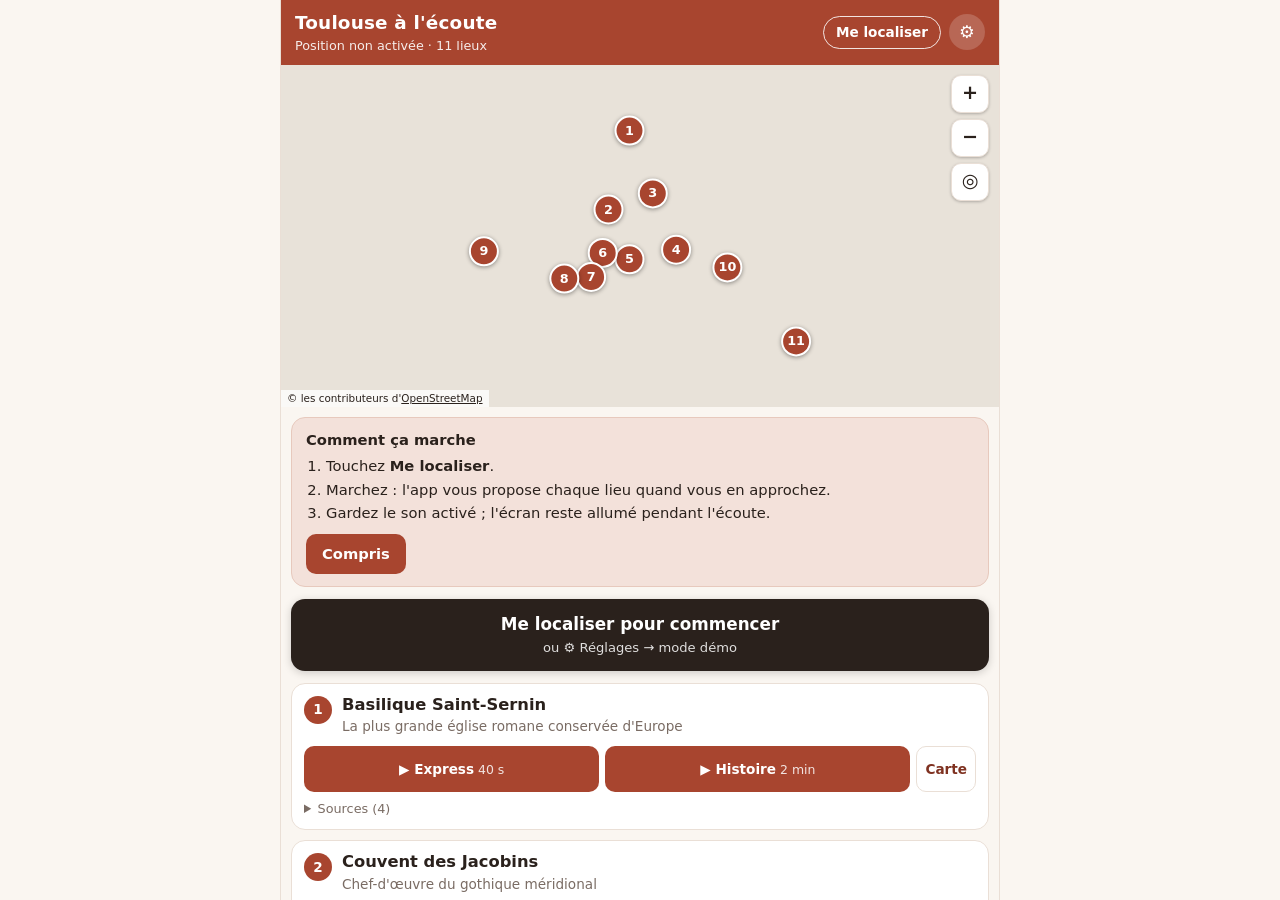
==== app/index.html @ 09b29b01 "Ajout du projet complet + vérification, tests et publication automatiques - app/ : la PWA (v2) ; dat" ====
<!doctype html>
<html lang="fr">
<head>
  <meta charset="utf-8">
  <meta name="viewport" content="width=device-width, initial-scale=1, viewport-fit=cover">
  <meta name="theme-color" content="#a8452f">
  <title>Toulouse à l'écoute</title>
  <link rel="manifest" href="manifest.webmanifest">
  <link rel="icon" href="icon-192.png">
  <link rel="apple-touch-icon" href="icon-192.png">
  <link rel="stylesheet" href="styles.css">
</head>
<body>
  <div id="app">
    <header class="top">
      <div class="top-text">
        <h1>Toulouse à l'écoute</h1>
        <p class="sub" id="status">Position non activée</p>
      </div>
      <div class="top-actions">
        <button id="btn-locate" class="pill" type="button">Me localiser</button>
        <button id="btn-settings" class="icon-btn" type="button" aria-label="Réglages">⚙</button>
      </div>
    </header>

    <section id="map" aria-label="Carte des lieux">
      <div class="tm-ctrl">
        <button id="zin" type="button" aria-label="Zoom avant">+</button>
        <button id="zout" type="button" aria-label="Zoom arrière">−</button>
        <button id="recenter" type="button" aria-label="Centrer sur ma position">◎</button>
      </div>
      <div class="tm-attr">© les contributeurs d'<a href="https://www.openstreetmap.org/copyright" target="_blank" rel="noopener">OpenStreetMap</a></div>
    </section>

    <div id="banner" class="banner" hidden role="status" aria-live="polite"></div>

    <main id="list" class="list" aria-label="Lieux à écouter"></main>

    <section id="player" class="player" hidden aria-label="Lecteur audio"></section>
  </div>

  <dialog id="settings">
    <form method="dialog" class="settings">
      <h2>Réglages</h2>
      <label class="row">
        <input type="checkbox" id="opt-auto" checked>
        <span>Me proposer un lieu quand j'en approche</span>
      </label>
      <label class="row">
        <input type="checkbox" id="opt-awake" checked>
        <span>Garder l'écran allumé pendant l'écoute</span>
      </label>
      <label class="col">
        <span>Voix</span>
        <select id="opt-voice"></select>
      </label>
      <label class="col">
        <span>Vitesse de lecture</span>
        <select id="opt-rate">
          <option value="0.9">Lente (0,9×)</option>
          <option value="1" selected>Normale (1×)</option>
          <option value="1.15">Rapide (1,15×)</option>
          <option value="1.3">Très rapide (1,3×)</option>
        </select>
      </label>
      <label class="col">
        <span>Mode démo : simuler ma position</span>
        <select id="opt-sim"></select>
      </label>
      <button type="button" id="btn-reset" class="ghost">Effacer les lieux déjà écoutés</button>
      <details class="about">
        <summary>À propos</summary>
        <p>Prototype. Les textes sont rédigés par une IA à partir de sources publiques citées pour chaque lieu (Wikipédia et miroirs, ministère de la Culture, Ville de Toulouse, offices et sites officiels). Ils peuvent contenir des erreurs : vérifiez avant de les citer. Les passages inspirés de Wikipédia sont sous licence CC BY-SA. Fond de carte © contributeurs d'OpenStreetMap.</p>
      </details>
      <menu><button value="close" class="primary">Fermer</button></menu>
    </form>
  </dialog>

  <script src="map.js"></script>
  <script src="app.js"></script>
</body>
</html>
---- app/styles.css ----
:root {
  --brick: #a8452f;
  --brick-dark: #7f3221;
  --brick-soft: #f3e1da;
  --ink: #2a211c;
  --muted: #7a6c64;
  --bg: #faf6f1;
  --card: #ffffff;
  --line: #eadfd6;
  --ok: #3c7a4f;
  --radius: 14px;
  --safe-b: env(safe-area-inset-bottom, 0px);
}
* { box-sizing: border-box; }
html, body { height: 100%; margin: 0; }
body {
  font: 16px/1.4 system-ui, -apple-system, "Segoe UI", Roboto, sans-serif;
  color: var(--ink);
  background: var(--bg);
  -webkit-text-size-adjust: 100%;
}
button { font: inherit; color: inherit; cursor: pointer; }
h1, h2, p { margin: 0; }

#app {
  height: 100vh;
  height: 100dvh;
  max-width: 720px;
  margin: 0 auto;
  display: flex;
  flex-direction: column;
  background: var(--bg);
  position: relative;
  overflow: hidden;
}

/* En-tête */
.top {
  display: flex; align-items: center; justify-content: space-between; gap: 10px;
  padding: 10px 14px; background: var(--brick); color: #fff;
}
.top h1 { font-size: 1.15rem; font-weight: 700; letter-spacing: .01em; }
.sub { font-size: .8rem; opacity: .9; margin-top: 1px; }
.top-actions { display: flex; align-items: center; gap: 8px; flex-shrink: 0; }
.pill {
  border: 1.5px solid rgba(255,255,255,.85); background: transparent; color: #fff;
  padding: 6px 12px; border-radius: 999px; font-size: .85rem; font-weight: 600;
}
.pill.on { background: #fff; color: var(--brick); }
.icon-btn {
  width: 36px; height: 36px; border-radius: 50%; border: 0; background: rgba(255,255,255,.18);
  color: #fff; font-size: 1.1rem; line-height: 1;
}

/* Carte */
#map { position: relative; flex: 0 1 38%; min-height: 150px; overflow: hidden; background: #e8e2d9; transition: flex-basis .25s; }
#app.playing #map { flex-basis: 26%; }
.tm { user-select: none; -webkit-user-select: none; }
.tm-tiles, .tm-overlay { position: absolute; inset: 0; }
.tm-tiles { overflow: hidden; }
.tm-tile { position: absolute; left: 0; top: 0; width: 256px; height: 256px; max-width: none; pointer-events: none; }
.tm-overlay { overflow: hidden; pointer-events: none; }
.tm-marker {
  position: absolute; left: 0; top: 0; margin: -15px 0 0 -15px; width: 30px; height: 30px; padding: 0;
  border-radius: 50%; border: 2px solid #fff; background: var(--brick); color: #fff;
  font-size: .8rem; font-weight: 700; box-shadow: 0 1px 4px rgba(0,0,0,.4); pointer-events: auto;
  display: flex; align-items: center; justify-content: center; will-change: transform;
}
.tm-marker.done { background: var(--ok); }
.tm-marker.sel { background: var(--ink); z-index: 3; outline: 3px solid rgba(168,69,47,.45); }
.tm-user {
  position: absolute; left: 0; top: 0; margin: -8px 0 0 -8px; width: 16px; height: 16px; border-radius: 50%;
  background: #2f7ff0; border: 3px solid #fff; box-shadow: 0 0 0 1px rgba(0,0,0,.25); z-index: 4;
}
.tm-acc { position: absolute; left: 0; top: 0; border-radius: 50%; background: rgba(47,127,240,.15); border: 1px solid rgba(47,127,240,.35); }
.tm-ctrl { position: absolute; right: 10px; top: 10px; z-index: 5; display: flex; flex-direction: column; gap: 6px; }
.tm-ctrl button {
  width: 38px; height: 38px; border-radius: 10px; border: 1px solid var(--line); background: #fff;
  font-size: 1.2rem; font-weight: 700; box-shadow: 0 1px 3px rgba(0,0,0,.25);
}
.tm-attr { position: absolute; left: 0; bottom: 0; z-index: 5; background: rgba(255,255,255,.8); font-size: .65rem; padding: 1px 6px; }
.tm-attr a { color: inherit; }

/* Bandeau de proximité */
.banner {
  margin: 8px 10px 0; padding: 10px 12px; border-radius: var(--radius);
  background: var(--ink); color: #fff; display: flex; flex-direction: column; gap: 8px;
  box-shadow: 0 4px 14px rgba(0,0,0,.25);
}
.banner[hidden] { display: none; }
.banner strong { font-size: 1rem; }
.banner .row { display: flex; gap: 8px; flex-wrap: wrap; }
.banner button { border-radius: 999px; border: 0; padding: 7px 14px; font-weight: 600; background: #fff; color: var(--ink); }
.banner button.alt { background: transparent; color: #fff; border: 1.5px solid rgba(255,255,255,.6); }

/* Liste */
.list { flex: 1 1 0; min-height: 0; overflow-y: auto; padding: 10px 10px calc(14px + var(--safe-b)); -webkit-overflow-scrolling: touch; }
.card {
  background: var(--card); border: 1px solid var(--line); border-radius: var(--radius);
  padding: 11px 12px; margin-bottom: 10px;
}
.card.sel { border-color: var(--brick); box-shadow: 0 0 0 2px var(--brick-soft); }
.card-head { display: flex; align-items: flex-start; gap: 10px; }
.num {
  flex: 0 0 auto; width: 28px; height: 28px; border-radius: 50%; background: var(--brick); color: #fff;
  font-weight: 700; font-size: .85rem; display: flex; align-items: center; justify-content: center; margin-top: 1px;
}
.card.done .num { background: var(--ok); }
.card-title { flex: 1 1 auto; min-width: 0; }
.card-title h2 { font-size: 1.02rem; line-height: 1.25; }
.card-title p { color: var(--muted); font-size: .85rem; margin-top: 2px; }
.dist { flex: 0 0 auto; text-align: right; font-weight: 700; font-size: .9rem; color: var(--brick-dark); white-space: nowrap; }
.dist small { display: block; font-weight: 400; color: var(--muted); font-size: .72rem; }
.card-actions { display: flex; gap: 6px; margin-top: 10px; flex-wrap: wrap; }
.card-actions button {
  flex: 1 1 auto; border: 0; border-radius: 10px; padding: 9px 8px; background: var(--brick); color: #fff; font-weight: 600; font-size: .85rem; white-space: nowrap;
}
.card-actions button small { font-weight: 400; opacity: .85; margin-left: 4px; font-size: .78rem; }
.card-actions button.ghost, .ghost { background: transparent; color: var(--brick-dark); border: 1.5px solid var(--line); flex: 0 0 auto; }
.src { margin-top: 8px; font-size: .8rem; color: var(--muted); }
.src summary { cursor: pointer; }
.src ul { margin: 6px 0 0; padding-left: 18px; }
.src a { color: var(--brick-dark); }

/* Lecteur */
.player {
  position: relative; background: #fff; border-top: 2px solid var(--brick); padding: 10px 14px calc(10px + var(--safe-b));
  box-shadow: 0 -4px 14px rgba(0,0,0,.12); max-height: 48%; flex: 0 0 auto; display: flex; flex-direction: column; gap: 8px;
}
.player[hidden] { display: none; }
.player-top { display: flex; align-items: center; justify-content: space-between; gap: 10px; }
.player-top strong { display: block; line-height: 1.2; }
.player-top span { color: var(--muted); font-size: .8rem; }
.ctrls { display: flex; gap: 8px; flex-shrink: 0; }
.ctrls button {
  min-width: 44px; height: 44px; border-radius: 50%; border: 0; background: var(--brick); color: #fff; font-size: 1rem; font-weight: 700;
}
.ctrls button.sm { background: var(--brick-soft); color: var(--brick-dark); font-size: .8rem; }
.bar { height: 4px; background: var(--line); border-radius: 2px; overflow: hidden; }
.bar i { display: block; height: 100%; width: 0; background: var(--brick); transition: width .3s; }
.player details { overflow: auto; min-height: 0; position: relative; }
.player summary { cursor: pointer; font-size: .85rem; color: var(--brick-dark); font-weight: 600; }
.transcript { margin-top: 6px; font-size: .95rem; line-height: 1.5; }
.transcript p { margin-bottom: 8px; }
.transcript span.cur { background: var(--brick-soft); border-radius: 4px; }
.note { font-size: .8rem; color: #8a4b00; background: #fff4e0; border-radius: 8px; padding: 6px 8px; }
.note[hidden] { display: none; }

/* Réglages */
dialog { border: 0; border-radius: 16px; padding: 0; width: min(92vw, 420px); color: var(--ink); }
dialog::backdrop { background: rgba(0,0,0,.45); }
.settings { padding: 16px; display: flex; flex-direction: column; gap: 12px; }
.settings h2 { font-size: 1.15rem; }
.settings .row { display: flex; gap: 10px; align-items: center; }
.settings .col { display: flex; flex-direction: column; gap: 4px; font-size: .9rem; }
.settings select { font: inherit; padding: 8px; border-radius: 8px; border: 1px solid var(--line); background: #fff; }
.settings menu { margin: 0; padding: 0; display: flex; justify-content: flex-end; }
.primary { background: var(--brick); color: #fff; border: 0; border-radius: 10px; padding: 9px 18px; font-weight: 600; }
.about { font-size: .8rem; color: var(--muted); }
.about p { margin-top: 6px; }
.ghost { padding: 8px 12px; border-radius: 10px; }

@media (min-width: 720px) { #app { border-left: 1px solid var(--line); border-right: 1px solid var(--line); } }
@media (prefers-reduced-motion: reduce) { .bar i { transition: none; } }

/* --- Améliorations de l'interface --- */
.cta {
  display: flex; flex-direction: column; align-items: center; gap: 2px; width: 100%;
  margin-bottom: 12px; padding: 14px 12px; border: 0; border-radius: var(--radius);
  background: var(--ink); color: #fff; font-size: 1.05rem; font-weight: 700; min-height: 56px;
  box-shadow: 0 2px 8px rgba(0,0,0,.18);
}
.cta-sub { font-size: .82rem; font-weight: 400; opacity: .85; }
.hint {
  margin-bottom: 12px; padding: 12px 14px; border-radius: var(--radius);
  background: var(--brick-soft); border: 1px solid #e7c9bd; font-size: .92rem;
}
.hint ol { margin: 6px 0 10px; padding-left: 20px; }
.hint li { margin-bottom: 3px; }
.hint button { border: 0; border-radius: 10px; padding: 9px 16px; background: var(--brick); color: #fff; font-weight: 600; min-height: 40px; }
.card-actions button, .banner button { min-height: 46px; }
.ctrls button { min-width: 52px; height: 52px; font-size: 1.1rem; }
.ctrls button.sm { font-size: .85rem; }
.next {
  width: 100%; min-height: 48px; border: 0; border-radius: 12px; padding: 10px 12px;
  background: var(--brick); color: #fff; font-weight: 600; text-align: left;
}
.note.ok { color: #1f5a34; background: #e6f4ea; }
.player summary { padding: 4px 0; }
#banner:not([hidden]) + .list .cta { display: none; }
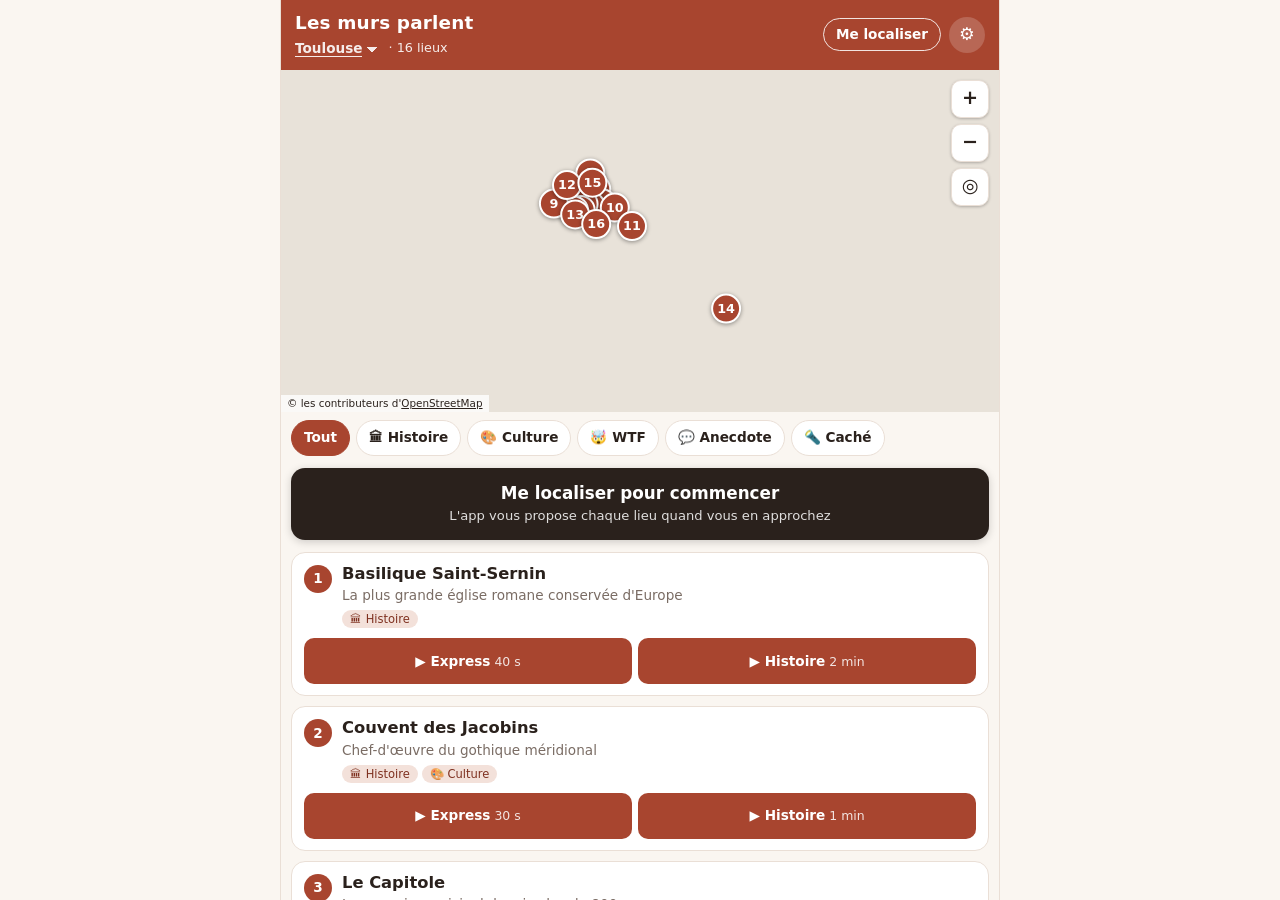
==== commit 3626c823: "Les murs parlent : villes, catégories, interface épurée, +20 lieux - Nouveau nom « Les murs parlent " ====
--- a/app/index.html
+++ b/app/index.html
@@ -4,7 +4,7 @@
   <meta charset="utf-8">
   <meta name="viewport" content="width=device-width, initial-scale=1, viewport-fit=cover">
   <meta name="theme-color" content="#a8452f">
-  <title>Toulouse à l'écoute</title>
+  <title>Les murs parlent</title>
   <link rel="manifest" href="manifest.webmanifest">
   <link rel="icon" href="icon-192.png">
   <link rel="apple-touch-icon" href="icon-192.png">
@@ -14,8 +14,8 @@
   <div id="app">
     <header class="top">
       <div class="top-text">
-        <h1>Toulouse à l'écoute</h1>
-        <p class="sub" id="status">Position non activée</p>
+        <h1>Les murs parlent</h1>
+        <p class="sub"><select id="city" aria-label="Ville"></select><span id="status"></span></p>
       </div>
       <div class="top-actions">
         <button id="btn-locate" class="pill" type="button">Me localiser</button>
@@ -32,6 +32,10 @@
       <div class="tm-attr">© les contributeurs d'<a href="https://www.openstreetmap.org/copyright" target="_blank" rel="noopener">OpenStreetMap</a></div>
     </section>
 
+    <nav id="filters" class="filters" aria-label="Filtres">
+      <div id="cats" class="chips" role="group" aria-label="Catégories"></div>
+    </nav>
+
     <div id="banner" class="banner" hidden role="status" aria-live="polite"></div>
 
     <main id="list" class="list" aria-label="Lieux à écouter"></main>
@@ -45,10 +49,6 @@
       <label class="row">
         <input type="checkbox" id="opt-auto" checked>
         <span>Me proposer un lieu quand j'en approche</span>
-      </label>
-      <label class="row">
-        <input type="checkbox" id="opt-awake" checked>
-        <span>Garder l'écran allumé pendant l'écoute</span>
       </label>
       <label class="col">
         <span>Voix</span>
@@ -64,13 +64,13 @@
         </select>
       </label>
       <label class="col">
-        <span>Mode démo : simuler ma position</span>
+        <span>Mode démo : me placer près d'un lieu</span>
         <select id="opt-sim"></select>
       </label>
       <button type="button" id="btn-reset" class="ghost">Effacer les lieux déjà écoutés</button>
       <details class="about">
         <summary>À propos</summary>
-        <p>Prototype. Les textes sont rédigés par une IA à partir de sources publiques citées pour chaque lieu (Wikipédia et miroirs, ministère de la Culture, Ville de Toulouse, offices et sites officiels). Ils peuvent contenir des erreurs : vérifiez avant de les citer. Les passages inspirés de Wikipédia sont sous licence CC BY-SA. Fond de carte © contributeurs d'OpenStreetMap.</p>
+        <p>Prototype. Des récits courts sur des lieux qui sortent de l'ordinaire, lus par la voix de votre téléphone. Les textes sont rédigés par une IA à partir de sources publiques citées pour chaque lieu (Wikipédia et miroirs, ministère de la Culture, villes, offices de tourisme et sites officiels). Ils peuvent contenir des erreurs : vérifiez avant de les citer. Les passages inspirés de Wikipédia sont sous licence CC BY-SA. Fond de carte © contributeurs d'OpenStreetMap.</p>
       </details>
       <menu><button value="close" class="primary">Fermer</button></menu>
     </form>
--- a/app/styles.css
+++ b/app/styles.css
@@ -66,6 +66,7 @@
   font-size: .8rem; font-weight: 700; box-shadow: 0 1px 4px rgba(0,0,0,.4); pointer-events: auto;
   display: flex; align-items: center; justify-content: center; will-change: transform;
 }
+.tm-marker[hidden] { display: none; }
 .tm-marker.done { background: var(--ok); }
 .tm-marker.sel { background: var(--ink); z-index: 3; outline: 3px solid rgba(168,69,47,.45); }
 .tm-user {
@@ -117,10 +118,36 @@
 }
 .card-actions button small { font-weight: 400; opacity: .85; margin-left: 4px; font-size: .78rem; }
 .card-actions button.ghost, .ghost { background: transparent; color: var(--brick-dark); border: 1.5px solid var(--line); flex: 0 0 auto; }
-.src { margin-top: 8px; font-size: .8rem; color: var(--muted); }
-.src summary { cursor: pointer; }
-.src ul { margin: 6px 0 0; padding-left: 18px; }
-.src a { color: var(--brick-dark); }
+.tags { display: flex; flex-wrap: wrap; gap: 4px; margin-top: 5px; }
+.tag { font-size: .72rem; color: var(--brick-dark); background: var(--brick-soft); border-radius: 999px; padding: 1px 8px; white-space: nowrap; }
+.card { cursor: pointer; }
+.empty { padding: 20px 8px; text-align: center; color: var(--muted); }
+.player .src { margin-top: 4px; font-size: .78rem; color: var(--muted); line-height: 1.5; }
+.player .src a { color: var(--brick-dark); }
+
+/* Filtres : ville + catégories */
+.filters {
+  display: flex; align-items: center; gap: 8px; padding: 8px 10px 0; flex: 0 0 auto;
+}
+.sub { display: flex; align-items: center; gap: 6px; min-width: 0; }
+#status { white-space: nowrap; overflow: hidden; text-overflow: ellipsis; min-width: 0; }
+.top-text { min-width: 0; }
+#city {
+  font: inherit; font-size: .85rem; font-weight: 700; color: #fff; flex: 0 0 auto; field-sizing: content;
+  padding: 2px 20px 2px 0; border: 0; background-color: transparent; appearance: none; -webkit-appearance: none;
+  background-image: linear-gradient(45deg, transparent 50%, #fff 50%), linear-gradient(135deg, #fff 50%, transparent 50%);
+  background-position: calc(100% - 10px) 55%, calc(100% - 5px) 55%; background-size: 5px 5px; background-repeat: no-repeat;
+  text-decoration: underline; text-underline-offset: 3px; cursor: pointer;
+}
+#city option { color: var(--ink); }
+#status:not(:empty)::before { content: "· "; }
+.chips { display: flex; gap: 6px; overflow-x: auto; scrollbar-width: none; -webkit-overflow-scrolling: touch; padding-bottom: 2px; }
+.chips::-webkit-scrollbar { display: none; }
+.chips button {
+  flex: 0 0 auto; border: 1.5px solid var(--line); background: #fff; border-radius: 999px;
+  padding: 6px 12px; font-size: .85rem; font-weight: 600; white-space: nowrap; min-height: 36px;
+}
+.chips button[aria-pressed="true"] { background: var(--brick); border-color: var(--brick); color: #fff; }
 
 /* Lecteur */
 .player {
@@ -171,13 +198,6 @@
   box-shadow: 0 2px 8px rgba(0,0,0,.18);
 }
 .cta-sub { font-size: .82rem; font-weight: 400; opacity: .85; }
-.hint {
-  margin-bottom: 12px; padding: 12px 14px; border-radius: var(--radius);
-  background: var(--brick-soft); border: 1px solid #e7c9bd; font-size: .92rem;
-}
-.hint ol { margin: 6px 0 10px; padding-left: 20px; }
-.hint li { margin-bottom: 3px; }
-.hint button { border: 0; border-radius: 10px; padding: 9px 16px; background: var(--brick); color: #fff; font-weight: 600; min-height: 40px; }
 .card-actions button, .banner button { min-height: 46px; }
 .ctrls button { min-width: 52px; height: 52px; font-size: 1.1rem; }
 .ctrls button.sm { font-size: .85rem; }
@@ -188,3 +208,4 @@
 .note.ok { color: #1f5a34; background: #e6f4ea; }
 .player summary { padding: 4px 0; }
 #banner:not([hidden]) + .list .cta { display: none; }
+.cta-sub { text-align: center; }
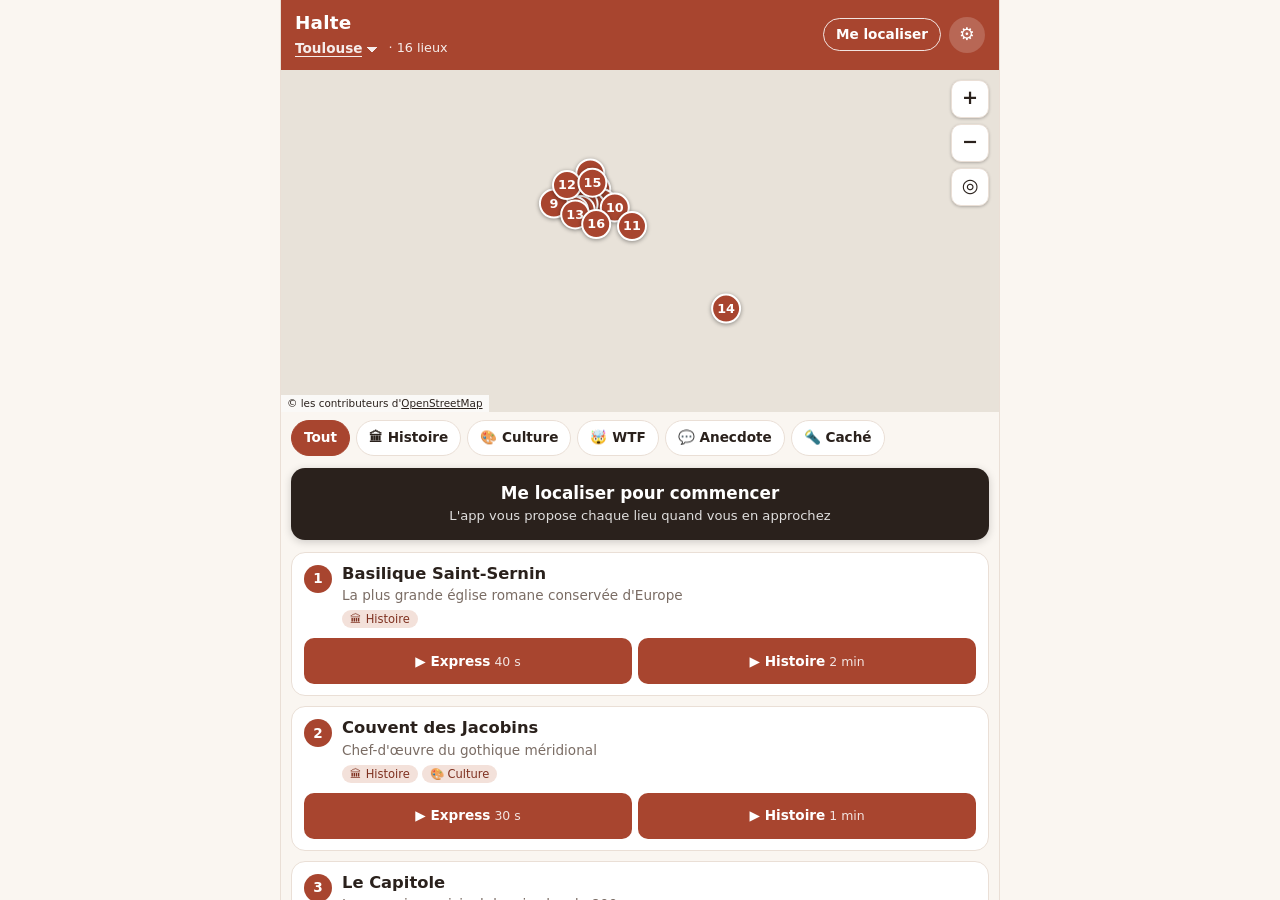
==== commit 60547938: "Renommage de l'app : Halte Co-Authored-By: Claude Opus 5.5 <noreply@anthropic.com> Claude-Session: h" ====
--- a/app/index.html
+++ b/app/index.html
@@ -4,7 +4,7 @@
   <meta charset="utf-8">
   <meta name="viewport" content="width=device-width, initial-scale=1, viewport-fit=cover">
   <meta name="theme-color" content="#a8452f">
-  <title>Les murs parlent</title>
+  <title>Halte</title>
   <link rel="manifest" href="manifest.webmanifest">
   <link rel="icon" href="icon-192.png">
   <link rel="apple-touch-icon" href="icon-192.png">
@@ -14,7 +14,7 @@
   <div id="app">
     <header class="top">
       <div class="top-text">
-        <h1>Les murs parlent</h1>
+        <h1>Halte</h1>
         <p class="sub"><select id="city" aria-label="Ville"></select><span id="status"></span></p>
       </div>
       <div class="top-actions">
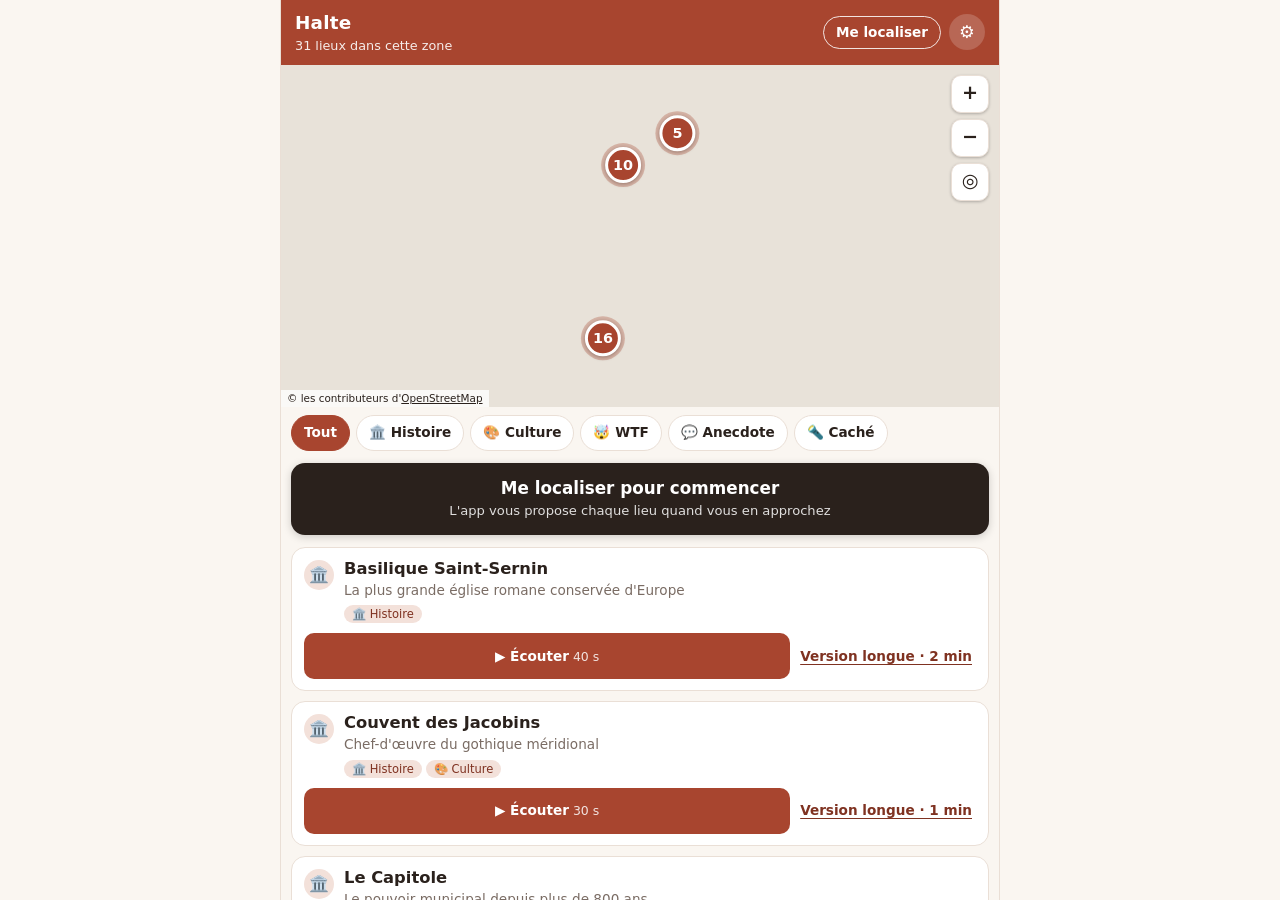
==== commit d934d941: "La carte remplace la liste des villes ; pastilles regroupées ; fiche simplifiée - Plus de sélecteur " ====
--- a/app/index.html
+++ b/app/index.html
@@ -15,7 +15,7 @@
     <header class="top">
       <div class="top-text">
         <h1>Halte</h1>
-        <p class="sub"><select id="city" aria-label="Ville"></select><span id="status"></span></p>
+        <p class="sub"><span id="status"></span></p>
       </div>
       <div class="top-actions">
         <button id="btn-locate" class="pill" type="button">Me localiser</button>
--- a/app/styles.css
+++ b/app/styles.css
@@ -62,13 +62,26 @@
 .tm-overlay { overflow: hidden; pointer-events: none; }
 .tm-marker {
   position: absolute; left: 0; top: 0; margin: -15px 0 0 -15px; width: 30px; height: 30px; padding: 0;
-  border-radius: 50%; border: 2px solid #fff; background: var(--brick); color: #fff;
-  font-size: .8rem; font-weight: 700; box-shadow: 0 1px 4px rgba(0,0,0,.4); pointer-events: auto;
+  border-radius: 50%; border: 2px solid var(--brick); background: #fff; color: var(--ink);
+  font-size: .95rem; line-height: 1; box-shadow: 0 1px 4px rgba(0,0,0,.4); pointer-events: auto;
   display: flex; align-items: center; justify-content: center; will-change: transform;
 }
-.tm-marker[hidden] { display: none; }
-.tm-marker.done { background: var(--ok); }
-.tm-marker.sel { background: var(--ink); z-index: 3; outline: 3px solid rgba(168,69,47,.45); }
+.tm-marker[hidden], .tm-marker.clustered { display: none; }
+.tm-cluster {
+  position: absolute; left: 0; top: 0; margin: -18px 0 0 -18px; width: 36px; height: 36px; padding: 0;
+  border-radius: 50%; border: 3px solid #fff; background: var(--brick); color: #fff; font-weight: 700; font-size: .9rem;
+  box-shadow: 0 0 0 4px rgba(168,69,47,.3), 0 1px 4px rgba(0,0,0,.4); pointer-events: auto; z-index: 2;
+  display: flex; align-items: center; justify-content: center; will-change: transform;
+}
+.tm-cluster[hidden] { display: none; }
+.tm-marker.done { background: var(--ok); color: #fff; border-color: #fff; font-weight: 700; font-size: .85rem; }
+.tm-marker.sel { border-color: var(--ink); border-width: 3px; z-index: 3; outline: 3px solid rgba(168,69,47,.45); }
+.tm-label {
+  display: none; position: absolute; left: 50%; bottom: calc(100% + 6px); transform: translateX(-50%);
+  background: var(--ink); color: #fff; font-size: .75rem; font-weight: 600; white-space: nowrap;
+  padding: 3px 8px; border-radius: 999px; box-shadow: 0 1px 4px rgba(0,0,0,.35); pointer-events: none;
+}
+.tm-marker.sel .tm-label { display: block; }
 .tm-user {
   position: absolute; left: 0; top: 0; margin: -8px 0 0 -8px; width: 16px; height: 16px; border-radius: 50%;
   background: #2f7ff0; border: 3px solid #fff; box-shadow: 0 0 0 1px rgba(0,0,0,.25); z-index: 4;
@@ -103,10 +116,10 @@
 .card.sel { border-color: var(--brick); box-shadow: 0 0 0 2px var(--brick-soft); }
 .card-head { display: flex; align-items: flex-start; gap: 10px; }
 .num {
-  flex: 0 0 auto; width: 28px; height: 28px; border-radius: 50%; background: var(--brick); color: #fff;
-  font-weight: 700; font-size: .85rem; display: flex; align-items: center; justify-content: center; margin-top: 1px;
-}
-.card.done .num { background: var(--ok); }
+  flex: 0 0 auto; width: 30px; height: 30px; border-radius: 50%; background: var(--brick-soft); color: var(--ink);
+  font-size: 1rem; line-height: 1; display: flex; align-items: center; justify-content: center; margin-top: 1px;
+}
+.card.done .num { background: var(--ok); color: #fff; font-weight: 700; font-size: .85rem; }
 .card-title { flex: 1 1 auto; min-width: 0; }
 .card-title h2 { font-size: 1.02rem; line-height: 1.25; }
 .card-title p { color: var(--muted); font-size: .85rem; margin-top: 2px; }
@@ -116,6 +129,14 @@
 .card-actions button {
   flex: 1 1 auto; border: 0; border-radius: 10px; padding: 9px 8px; background: var(--brick); color: #fff; font-weight: 600; font-size: .85rem; white-space: nowrap;
 }
+.card-actions button.more {
+  flex: 0 0 auto; background: transparent; color: var(--brick-dark); font-weight: 600; text-decoration: underline;
+  text-underline-offset: 3px; padding: 9px 4px;
+}
+.goto {
+  display: block; margin: 0 auto; border: 1.5px solid var(--brick); background: transparent; color: var(--brick-dark);
+  border-radius: 999px; padding: 9px 14px; font-weight: 600;
+}
 .card-actions button small { font-weight: 400; opacity: .85; margin-left: 4px; font-size: .78rem; }
 .card-actions button.ghost, .ghost { background: transparent; color: var(--brick-dark); border: 1.5px solid var(--line); flex: 0 0 auto; }
 .tags { display: flex; flex-wrap: wrap; gap: 4px; margin-top: 5px; }
@@ -125,22 +146,13 @@
 .player .src { margin-top: 4px; font-size: .78rem; color: var(--muted); line-height: 1.5; }
 .player .src a { color: var(--brick-dark); }
 
-/* Filtres : ville + catégories */
+/* Filtres : catégories */
 .filters {
   display: flex; align-items: center; gap: 8px; padding: 8px 10px 0; flex: 0 0 auto;
 }
 .sub { display: flex; align-items: center; gap: 6px; min-width: 0; }
 #status { white-space: nowrap; overflow: hidden; text-overflow: ellipsis; min-width: 0; }
 .top-text { min-width: 0; }
-#city {
-  font: inherit; font-size: .85rem; font-weight: 700; color: #fff; flex: 0 0 auto; field-sizing: content;
-  padding: 2px 20px 2px 0; border: 0; background-color: transparent; appearance: none; -webkit-appearance: none;
-  background-image: linear-gradient(45deg, transparent 50%, #fff 50%), linear-gradient(135deg, #fff 50%, transparent 50%);
-  background-position: calc(100% - 10px) 55%, calc(100% - 5px) 55%; background-size: 5px 5px; background-repeat: no-repeat;
-  text-decoration: underline; text-underline-offset: 3px; cursor: pointer;
-}
-#city option { color: var(--ink); }
-#status:not(:empty)::before { content: "· "; }
 .chips { display: flex; gap: 6px; overflow-x: auto; scrollbar-width: none; -webkit-overflow-scrolling: touch; padding-bottom: 2px; }
 .chips::-webkit-scrollbar { display: none; }
 .chips button {
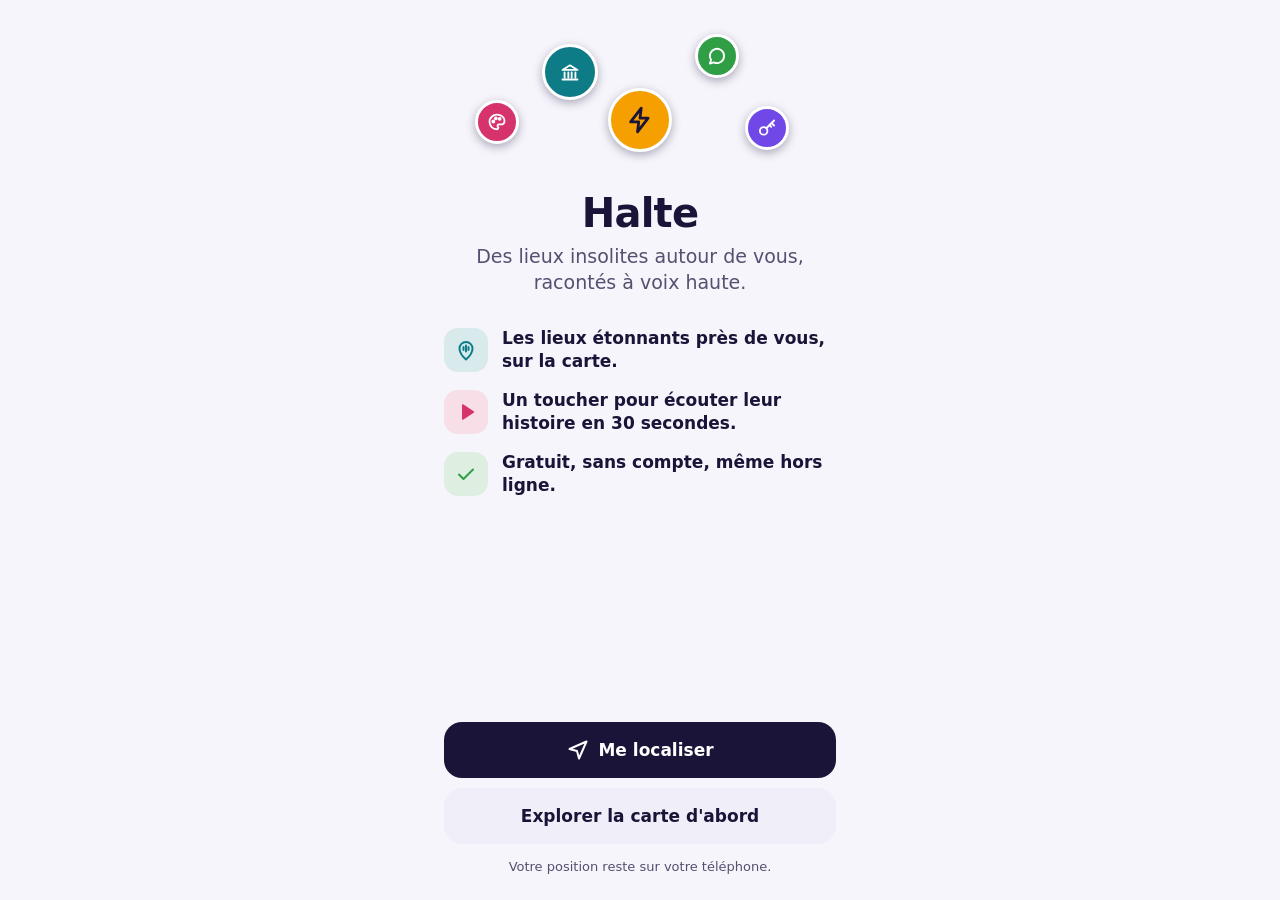
==== commit 08f39ec3: "Étape 4 : nouvelle interface « Pop » - Carte plein écran ; panneau du bas à 3 hauteurs (replié : le " ====
--- a/app/index.html
+++ b/app/index.html
@@ -3,76 +3,180 @@
 <head>
   <meta charset="utf-8">
   <meta name="viewport" content="width=device-width, initial-scale=1, viewport-fit=cover">
-  <meta name="theme-color" content="#a8452f">
+  <meta name="theme-color" content="#f6f5fb" media="(prefers-color-scheme: light)">
+  <meta name="theme-color" content="#100e1c" media="(prefers-color-scheme: dark)">
+  <meta name="color-scheme" content="light dark">
+  <meta name="description" content="Audioguide : des lieux insolites autour de vous, racontés à voix haute.">
   <title>Halte</title>
   <link rel="manifest" href="manifest.webmanifest">
   <link rel="icon" href="icon-192.png">
   <link rel="apple-touch-icon" href="icon-192.png">
   <link rel="stylesheet" href="styles.css">
 </head>
-<body>
+<body class="halte">
+  <svg width="0" height="0" style="position:absolute" aria-hidden="true" focusable="false"><defs>
+    <symbol id="i-histoire" viewBox="0 0 24 24"><path d="M3 9.5 12 4l9 5.5H3z"/><path d="M5.5 12.5v6M10 12.5v6M14 12.5v6M18.5 12.5v6M3 21h18"/></symbol>
+    <symbol id="i-culture" viewBox="0 0 24 24"><path d="M12 3.2c-5 0-9 3.7-9 8.6 0 4.9 4 8.9 8.8 8.9 1.1 0 1.8-.8 1.8-1.7 0-.5-.2-.9-.5-1.2-.3-.3-.5-.7-.5-1.2 0-.9.8-1.7 1.7-1.7h2.2c2.8 0 4.5-2 4.5-4.5 0-4.1-4-7.2-9-7.2z"/><circle cx="7.6" cy="11.4" r="1.2"/><circle cx="10.6" cy="7.6" r="1.2"/><circle cx="15.2" cy="8.2" r="1.2"/></symbol>
+    <symbol id="i-wtf" viewBox="0 0 24 24"><path d="M13 2.5 4.5 13.5H11l-1 8 8.5-11H12l1-8z"/></symbol>
+    <symbol id="i-anecdote" viewBox="0 0 24 24"><path d="M20.5 12a8.5 8.5 0 0 1-12.3 7.6L3.5 21l1.4-4.5A8.5 8.5 0 1 1 20.5 12z"/></symbol>
+    <symbol id="i-secret" viewBox="0 0 24 24"><circle cx="8" cy="15.5" r="4.5"/><path d="M11.2 12.3 20.5 3M17.5 6l3 3M15 8.5l2 2"/></symbol>
+    <symbol id="i-play" viewBox="0 0 24 24"><path d="M8 5.2v13.6c0 .8.9 1.3 1.5.8l10.2-6.8c.6-.4.6-1.2 0-1.6L9.5 4.4C8.9 3.9 8 4.4 8 5.2z"/></symbol>
+    <symbol id="i-pause" viewBox="0 0 24 24"><rect x="6" y="4.5" width="4.2" height="15" rx="1.4"/><rect x="13.8" y="4.5" width="4.2" height="15" rx="1.4"/></symbol>
+    <symbol id="i-back" viewBox="0 0 24 24"><path d="M4 12a8 8 0 1 0 2.4-5.7"/><path d="M4 4.5V9h4.5"/></symbol>
+    <symbol id="i-fwd" viewBox="0 0 24 24"><path d="M20 12a8 8 0 1 1-2.4-5.7"/><path d="M20 4.5V9h-4.5"/></symbol>
+    <symbol id="i-down" viewBox="0 0 24 24"><path d="M6 9.5l6 6 6-6"/></symbol>
+    <symbol id="i-up" viewBox="0 0 24 24"><path d="M6 14.5l6-6 6 6"/></symbol>
+    <symbol id="i-close" viewBox="0 0 24 24"><path d="M6.5 6.5l11 11M17.5 6.5l-11 11"/></symbol>
+    <symbol id="i-settings" viewBox="0 0 24 24"><path d="M4 7h9M17 7h3M4 17h3M11 17h9"/><circle cx="15" cy="7" r="2.2"/><circle cx="9" cy="17" r="2.2"/></symbol>
+    <symbol id="i-locate" viewBox="0 0 24 24"><path d="M3.5 11 20.5 3.5 13 20.5l-2-7.5-7.5-2z"/></symbol>
+    <symbol id="i-route" viewBox="0 0 24 24"><path d="M12 2.8 21.2 12 12 21.2 2.8 12z"/><path d="M9.5 14.5v-2a1.5 1.5 0 0 1 1.5-1.5h4M13 8.5l2.2 2.5-2.2 2.5"/></symbol>
+    <symbol id="i-doc" viewBox="0 0 24 24"><path d="M7 3h7l4 4v14H7z"/><path d="M14 3v4h4M10 12h5M10 16h5"/></symbol>
+    <symbol id="i-check" viewBox="0 0 24 24"><path d="M5 12.5l4.5 4.5L19 7.5"/></symbol>
+    <symbol id="i-logo" viewBox="0 0 24 24"><path d="M12 21.5s6.5-5.6 6.5-11a6.5 6.5 0 1 0-13 0c0 5.4 6.5 11 6.5 11z"/><path d="M9.5 9v3M12 7.5v6M14.5 9v3"/></symbol>
+  </defs></svg>
+
   <div id="app">
-    <header class="top">
-      <div class="top-text">
-        <h1>Halte</h1>
-        <p class="sub"><span id="status"></span></p>
-      </div>
-      <div class="top-actions">
-        <button id="btn-locate" class="pill" type="button">Me localiser</button>
-        <button id="btn-settings" class="icon-btn" type="button" aria-label="Réglages">⚙</button>
-      </div>
+    <section id="map" class="map" aria-label="Carte des lieux">
+      <div class="attr">© <a href="https://www.openstreetmap.org/copyright" target="_blank" rel="noopener">OpenStreetMap</a></div>
+    </section>
+
+    <header class="topbar">
+      <h1 class="brand"><span class="logo" aria-hidden="true"><svg class="ic"><use href="#i-logo"/></svg></span>Halte</h1>
+      <button id="btn-settings" class="fab" type="button" aria-label="Réglages"><svg class="ic" aria-hidden="true"><use href="#i-settings"/></svg></button>
     </header>
 
-    <section id="map" aria-label="Carte des lieux">
-      <div class="tm-ctrl">
-        <button id="zin" type="button" aria-label="Zoom avant">+</button>
-        <button id="zout" type="button" aria-label="Zoom arrière">−</button>
-        <button id="recenter" type="button" aria-label="Centrer sur ma position">◎</button>
+    <button id="btn-locate" class="fab fab--locate" type="button" aria-label="Me localiser" aria-pressed="false">
+      <svg class="ic" aria-hidden="true"><use href="#i-locate"/></svg>
+    </button>
+
+    <section id="sheet" class="sheet" data-state="peek" aria-label="Lieux">
+      <button id="sheet-handle" class="sheet__handle" type="button" aria-label="Agrandir la liste des lieux" aria-expanded="false"></button>
+      <div id="sheet-scroll" class="sheet__scroll">
+        <div id="view-home" class="view">
+          <div id="peek" class="sheet__peek"></div>
+          <div id="list-section" class="list-section">
+            <div class="list-head">
+              <div><h2 class="sheet__title" id="list-title">Dans cette zone</h2><p class="sheet__sub" id="list-sub"></p></div>
+              <span class="ring" id="list-ring" aria-hidden="true"></span>
+            </div>
+            <div id="cats" class="chips" role="group" aria-label="Filtrer par catégorie"></div>
+            <ul id="list" class="rows" aria-labelledby="list-title"></ul>
+          </div>
+        </div>
+        <div id="view-place" class="view" hidden>
+          <div id="place" class="sheet__peek"></div>
+        </div>
       </div>
-      <div class="tm-attr">© les contributeurs d'<a href="https://www.openstreetmap.org/copyright" target="_blank" rel="noopener">OpenStreetMap</a></div>
     </section>
 
-    <nav id="filters" class="filters" aria-label="Filtres">
-      <div id="cats" class="chips" role="group" aria-label="Catégories"></div>
-    </nav>
+    <div id="mini" class="mini" hidden>
+      <button id="mini-open" class="mini__open" type="button" aria-label="Ouvrir le lecteur">
+        <span id="mini-tile" class="tile" aria-hidden="true"></span>
+        <span class="mini__text"><span id="mini-title" class="mini__title"></span><span id="mini-sub" class="mini__sub"></span></span>
+      </button>
+      <button id="mini-toggle" class="mini__play" type="button" aria-label="Pause"><svg class="ic ic--fill" aria-hidden="true"><use href="#i-pause"/></svg></button>
+      <span class="mini__bar" aria-hidden="true"><i id="mini-bar"></i></span>
+    </div>
 
-    <div id="banner" class="banner" hidden role="status" aria-live="polite"></div>
+    <section id="player" class="player" hidden role="dialog" aria-modal="true" aria-labelledby="pl-title">
+      <div class="player__top">
+        <button id="pl-min" class="icon-btn" type="button" aria-label="Réduire le lecteur"><svg class="ic" aria-hidden="true"><use href="#i-down"/></svg></button>
+        <span id="pl-mode" class="player__mode"></span>
+        <button id="pl-stop" class="icon-btn" type="button" aria-label="Arrêter la lecture"><svg class="ic" aria-hidden="true"><use href="#i-close"/></svg></button>
+      </div>
+      <div class="player__head">
+        <span id="pl-tile" class="tile tile--lg" aria-hidden="true"></span>
+        <div class="player__titles"><h2 id="pl-title" class="place-title"></h2><p id="pl-meta" class="place-tagline"></p></div>
+      </div>
+      <p id="pl-note" class="note" hidden></p>
+      <div id="pl-text" class="player__text reading" tabindex="0" aria-label="Texte du récit"></div>
+      <div class="player__ctrl">
+        <div class="progress" aria-hidden="true"><i id="pl-bar"></i><b id="pl-knob"></b></div>
+        <div class="times"><span id="pl-elapsed">0:00</span><span id="pl-remain"></span></div>
+        <div id="pl-next" class="player__next" hidden></div>
+        <div class="transport">
+          <button id="pl-prev" class="round-btn" type="button" aria-label="Revenir en arrière"><svg class="ic" aria-hidden="true"><use href="#i-back"/></svg></button>
+          <button id="pl-toggle" class="play-btn" type="button" aria-label="Pause"><svg class="ic ic--fill" aria-hidden="true"><use href="#i-pause"/></svg></button>
+          <button id="pl-fwd" class="round-btn" type="button" aria-label="Passer à la phrase suivante"><svg class="ic" aria-hidden="true"><use href="#i-fwd"/></svg></button>
+        </div>
+        <div class="player__sub">
+          <button id="pl-speed" class="btn btn--secondary btn--sm" type="button">Vitesse 1×</button>
+          <button id="pl-src" class="btn btn--secondary btn--sm" type="button"><svg class="ic ic--sm" aria-hidden="true"><use href="#i-doc"/></svg><span>Sources</span></button>
+        </div>
+      </div>
+    </section>
 
-    <main id="list" class="list" aria-label="Lieux à écouter"></main>
+    <div id="welcome" class="welcome" hidden role="dialog" aria-modal="true" aria-labelledby="welcome-title">
+      <div class="welcome__inner" tabindex="-1">
+        <div class="welcome__art" aria-hidden="true">
+          <span class="pin" data-cat="culture"><svg class="ic"><use href="#i-culture"/></svg></span>
+          <span class="pin" data-cat="histoire"><svg class="ic"><use href="#i-histoire"/></svg></span>
+          <span class="pin" data-cat="wtf"><svg class="ic"><use href="#i-wtf"/></svg></span>
+          <span class="pin" data-cat="anecdote"><svg class="ic"><use href="#i-anecdote"/></svg></span>
+          <span class="pin" data-cat="secret"><svg class="ic"><use href="#i-secret"/></svg></span>
+        </div>
+        <h2 id="welcome-title" class="welcome__title">Halte</h2>
+        <p class="welcome__lead">Des lieux insolites autour de vous, racontés à voix haute.</p>
+        <ul class="welcome__points">
+          <li><span class="welcome__ic" data-cat="histoire"><svg class="ic" aria-hidden="true"><use href="#i-logo"/></svg></span>Les lieux étonnants près de vous, sur la carte.</li>
+          <li><span class="welcome__ic" data-cat="culture"><svg class="ic ic--fill" aria-hidden="true"><use href="#i-play"/></svg></span>Un toucher pour écouter leur histoire en 30 secondes.</li>
+          <li><span class="welcome__ic" data-cat="anecdote"><svg class="ic" aria-hidden="true"><use href="#i-check"/></svg></span>Gratuit, sans compte, même hors ligne.</li>
+        </ul>
+        <div class="welcome__actions">
+          <button id="welcome-locate" class="btn btn--primary btn--block" type="button"><svg class="ic" aria-hidden="true"><use href="#i-locate"/></svg>Me localiser</button>
+          <button id="welcome-skip" class="btn btn--secondary btn--block" type="button">Explorer la carte d'abord</button>
+          <p class="welcome__note">Votre position reste sur votre téléphone.</p>
+        </div>
+      </div>
+    </div>
 
-    <section id="player" class="player" hidden aria-label="Lecteur audio"></section>
+    <p id="live" class="sr-only" aria-live="polite"></p>
   </div>
 
-  <dialog id="settings">
+  <dialog id="settings" class="dialog-sheet" aria-labelledby="settings-title">
     <form method="dialog" class="settings">
-      <h2>Réglages</h2>
-      <label class="row">
-        <input type="checkbox" id="opt-auto" checked>
-        <span>Me proposer un lieu quand j'en approche</span>
-      </label>
-      <label class="col">
-        <span>Voix</span>
+      <div class="settings__head">
+        <h2 id="settings-title" class="sheet__title">Réglages</h2>
+        <button class="icon-btn" value="close" aria-label="Fermer les réglages"><svg class="ic" aria-hidden="true"><use href="#i-close"/></svg></button>
+      </div>
+      <label class="field">
+        <span class="field__label">Voix</span>
         <select id="opt-voice"></select>
       </label>
-      <label class="col">
-        <span>Vitesse de lecture</span>
-        <select id="opt-rate">
-          <option value="0.9">Lente (0,9×)</option>
-          <option value="1" selected>Normale (1×)</option>
-          <option value="1.15">Rapide (1,15×)</option>
-          <option value="1.3">Très rapide (1,3×)</option>
-        </select>
-      </label>
-      <label class="col">
-        <span>Mode démo : me placer près d'un lieu</span>
-        <select id="opt-sim"></select>
-      </label>
-      <button type="button" id="btn-reset" class="ghost">Effacer les lieux déjà écoutés</button>
-      <details class="about">
+      <div class="field">
+        <span class="field__label" id="rate-label">Vitesse de lecture</span>
+        <div id="opt-rate" class="seg" role="group" aria-labelledby="rate-label">
+          <button type="button" data-rate="0.9" aria-pressed="false">0,9×</button>
+          <button type="button" data-rate="1" aria-pressed="true">1×</button>
+          <button type="button" data-rate="1.15" aria-pressed="false">1,15×</button>
+          <button type="button" data-rate="1.3" aria-pressed="false">1,3×</button>
+        </div>
+      </div>
+      <div class="field">
+        <span class="field__label">Lieux écoutés</span>
+        <div id="reset-ask" class="field__row">
+          <span id="visited-count" class="field__help"></span>
+          <button type="button" id="btn-reset" class="btn btn--secondary btn--sm">Effacer…</button>
+        </div>
+        <div id="reset-confirm" class="confirm" hidden>
+          <p id="reset-q"></p>
+          <div class="btn-row">
+            <button type="button" id="reset-no" class="btn btn--secondary btn--sm">Annuler</button>
+            <button type="button" id="reset-yes" class="btn btn--danger btn--sm">Effacer</button>
+          </div>
+        </div>
+      </div>
+      <details class="more-box" id="test-box">
+        <summary>Pour tester</summary>
+        <label class="field">
+          <span class="field__label">Mode démo : me placer près d'un lieu</span>
+          <select id="opt-sim"></select>
+        </label>
+      </details>
+      <details class="more-box about">
         <summary>À propos</summary>
         <p>Prototype. Des récits courts sur des lieux qui sortent de l'ordinaire, lus par la voix de votre téléphone. Les textes sont rédigés par une IA à partir de sources publiques citées pour chaque lieu (Wikipédia et miroirs, ministère de la Culture, villes, offices de tourisme et sites officiels). Ils peuvent contenir des erreurs : vérifiez avant de les citer. Les passages inspirés de Wikipédia sont sous licence CC BY-SA. Fond de carte © contributeurs d'OpenStreetMap.</p>
       </details>
-      <menu><button value="close" class="primary">Fermer</button></menu>
     </form>
   </dialog>
 
--- a/app/styles.css
+++ b/app/styles.css
@@ -1,223 +1,444 @@
+/* ==========================================================================
+   Halte — design system « Pop » (direction C)
+   Jetons (couleurs, typo, espacements, rayons, ombres) + composants.
+   Vitrine : maquettes/design-system.html.
+   ========================================================================== */
+
+/* ---------- 1. Jetons ---------- */
 :root {
-  --brick: #a8452f;
-  --brick-dark: #7f3221;
-  --brick-soft: #f3e1da;
-  --ink: #2a211c;
-  --muted: #7a6c64;
-  --bg: #faf6f1;
-  --card: #ffffff;
-  --line: #eadfd6;
-  --ok: #3c7a4f;
-  --radius: 14px;
+  color-scheme: light dark;
+
+  /* Couleurs de base (clair) */
+  --bg: #f6f5fb;          /* fond de l'app, lecteur plein écran */
+  --surface: #ffffff;     /* panneau, fiche, boutons flottants */
+  --surface-2: #f0eef8;   /* boutons secondaires, puces */
+  --ink: #1a1538;         /* texte principal, bouton principal */
+  --muted: #545070;       /* texte secondaire */
+  --line: #e8e5f3;        /* séparateurs */
+  --line-strong: #d4d0e6; /* poignée, contours de puces */
+  --accent: #1a1538;      /* bouton principal */
+  --on-accent: #ffffff;
+  --here-bg: #e3f6e8;     /* « Vous y êtes » */
+  --here-ink: #146c2e;
+  --done: #2b9a4b;        /* badge « écouté » */
+  --focus: #5b3df5;       /* anneau de focus clavier */
+  --user: #2f7ff0;        /* point « vous êtes ici » */
+  --hl: #ece8ff;          /* phrase en cours de lecture */
+  --future: #706c92;      /* texte pas encore lu */
+  --scrim: rgba(16, 14, 28, .45);
+
+  /* Catégories : couleur (--c-*) et couleur de l'icône posée dessus (--k-*) */
+  --c-histoire: #0e7c86; --k-histoire: #ffffff;
+  --c-culture:  #d6336c; --k-culture:  #ffffff;
+  --c-wtf:      #f59f00; --k-wtf:      #1a1538;
+  --c-anecdote: #2f9e44; --k-anecdote: #ffffff;
+  --c-secret:   #7048e8; --k-secret:   #ffffff;
+  --grad: linear-gradient(90deg, var(--c-secret), var(--c-culture), var(--c-wtf));
+  --rainbow: conic-gradient(var(--c-histoire) 0 20%, var(--c-culture) 0 40%, var(--c-wtf) 0 60%,
+                            var(--c-anecdote) 0 80%, var(--c-secret) 0);
+
+  /* Carte : fond OpenStreetMap adouci (gratuit, simple filtre) */
+  --map-filter: grayscale(.92) brightness(1.07) contrast(.92);
+  --map-bg: #ecebf0;
+
+  /* Typographie : police du téléphone (arrondie sur iPhone, Roboto sur Android) */
+  --font: ui-rounded, "SF Pro Rounded", system-ui, -apple-system, "Segoe UI", Roboto, "Helvetica Neue", Arial, sans-serif;
+  --fs-xs: .8125rem;   /* 13 px : mentions */
+  --fs-sm: .9375rem;   /* 15 px : texte secondaire, puces */
+  --fs-md: 1.0625rem;  /* 17 px : corps, boutons */
+  --fs-lg: 1.1875rem;  /* 19 px : texte du récit */
+  --fs-xl: 1.375rem;   /* 22 px : titre de panneau */
+  --fs-2xl: 1.625rem;  /* 26 px : nom du lieu */
+  --lh: 1.35; --lh-read: 1.55; --lh-title: 1.15;
+
+  /* Espacements (multiples de 4 px) */
+  --s1: 4px; --s2: 8px; --s3: 12px; --s4: 16px; --s5: 20px; --s6: 24px; --s8: 32px;
+
+  /* Rayons */
+  --r-sm: 10px; --r-md: 14px; --r-lg: 18px; --r-xl: 30px; --r-pill: 999px;
+
+  /* Ombres */
+  --sh-float: 0 4px 14px rgba(26, 21, 56, .20);
+  --sh-sheet: 0 -10px 30px rgba(26, 21, 56, .16);
+  --sh-pin: 0 3px 10px rgba(26, 21, 56, .35);
+  --sh-mini: 0 8px 24px rgba(26, 21, 56, .30);
+
+  /* Cibles tactiles */
+  --tap: 44px; --tap-lg: 56px;
+
+  /* Mouvement */
+  --ease: cubic-bezier(.2, .8, .2, 1);
+  --dur: 240ms;
+
+  /* Couches */
+  --z-pin: 2; --z-user: 5; --z-float: 10; --z-sheet: 20; --z-mini: 30; --z-player: 40;
+
+  /* Zones sûres (encoche, barre d'accueil) */
+  --safe-t: env(safe-area-inset-top, 0px);
   --safe-b: env(safe-area-inset-bottom, 0px);
 }
-* { box-sizing: border-box; }
-html, body { height: 100%; margin: 0; }
-body {
-  font: 16px/1.4 system-ui, -apple-system, "Segoe UI", Roboto, sans-serif;
-  color: var(--ink);
-  background: var(--bg);
-  -webkit-text-size-adjust: 100%;
-}
-button { font: inherit; color: inherit; cursor: pointer; }
-h1, h2, p { margin: 0; }
-
-#app {
-  height: 100vh;
-  height: 100dvh;
-  max-width: 720px;
-  margin: 0 auto;
-  display: flex;
-  flex-direction: column;
-  background: var(--bg);
-  position: relative;
-  overflow: hidden;
-}
-
-/* En-tête */
-.top {
-  display: flex; align-items: center; justify-content: space-between; gap: 10px;
-  padding: 10px 14px; background: var(--brick); color: #fff;
-}
-.top h1 { font-size: 1.15rem; font-weight: 700; letter-spacing: .01em; }
-.sub { font-size: .8rem; opacity: .9; margin-top: 1px; }
-.top-actions { display: flex; align-items: center; gap: 8px; flex-shrink: 0; }
-.pill {
-  border: 1.5px solid rgba(255,255,255,.85); background: transparent; color: #fff;
-  padding: 6px 12px; border-radius: 999px; font-size: .85rem; font-weight: 600;
-}
-.pill.on { background: #fff; color: var(--brick); }
-.icon-btn {
-  width: 36px; height: 36px; border-radius: 50%; border: 0; background: rgba(255,255,255,.18);
-  color: #fff; font-size: 1.1rem; line-height: 1;
-}
+
+@media (prefers-color-scheme: dark) {
+  :root {
+    --bg: #100e1c; --surface: #1b1830; --surface-2: #27233f; --ink: #f3f1ff; --muted: #aca7cb;
+    --line: #2e2a48; --line-strong: #4a4570;
+    --accent: #f3f1ff; --on-accent: #1a1538;
+    --here-bg: #1d3a28; --here-ink: #8ce99a;
+    --done: #40c057; --focus: #b3a6ff; --hl: rgba(151, 117, 250, .24); --future: #8e89b0;
+    --scrim: rgba(0, 0, 0, .6);
+    --c-histoire: #3bc9db; --c-culture: #f06595; --c-wtf: #fcc419; --c-anecdote: #69db7c; --c-secret: #9775fa;
+    --k-histoire: #100e1c; --k-culture: #100e1c; --k-wtf: #100e1c; --k-anecdote: #100e1c; --k-secret: #100e1c;
+    --map-filter: grayscale(1) invert(1) brightness(.78) contrast(1.05);
+    --map-bg: #1a1826;
+    --sh-float: 0 4px 14px rgba(0, 0, 0, .5);
+    --sh-sheet: 0 -10px 30px rgba(0, 0, 0, .55);
+    --sh-pin: 0 3px 10px rgba(0, 0, 0, .6);
+    --sh-mini: 0 8px 24px rgba(0, 0, 0, .6);
+  }
+}
+
+@media (prefers-reduced-motion: reduce) {
+  :root { --dur: 0ms; }
+  *, *::before, *::after { animation: none !important; transition-duration: 0ms !important; scroll-behavior: auto !important; }
+}
+
+/* Couleur de catégorie disponible partout via data-cat */
+[data-cat="histoire"] { --cc: var(--c-histoire); --ck: var(--k-histoire); }
+[data-cat="culture"]  { --cc: var(--c-culture);  --ck: var(--k-culture); }
+[data-cat="wtf"]      { --cc: var(--c-wtf);      --ck: var(--k-wtf); }
+[data-cat="anecdote"] { --cc: var(--c-anecdote); --ck: var(--k-anecdote); }
+[data-cat="secret"]   { --cc: var(--c-secret);   --ck: var(--k-secret); }
+
+/* ---------- 2. Base ---------- */
+*, *::before, *::after { box-sizing: border-box; }
+html { -webkit-text-size-adjust: 100%; }
+body { margin: 0; font: 400 var(--fs-md)/var(--lh) var(--font); color: var(--ink); background: var(--bg); -webkit-font-smoothing: antialiased; }
+:where(button) { font: inherit; color: inherit; background: none; border: 0; padding: 0; cursor: pointer; -webkit-tap-highlight-color: transparent; }
+:where(h1, h2, h3, p, ul) { margin: 0; padding: 0; }
+:focus-visible { outline: 3px solid var(--focus); outline-offset: 2px; }
+.sr-only { position: absolute; width: 1px; height: 1px; overflow: hidden; clip: rect(0 0 0 0); white-space: nowrap; }
+
+/* Icônes SVG (sprite dans la page) */
+.ic { width: 24px; height: 24px; flex: 0 0 auto; fill: none; stroke: currentColor; stroke-width: 2; stroke-linecap: round; stroke-linejoin: round; }
+.ic--fill { fill: currentColor; stroke: none; }
+.ic--sm { width: 18px; height: 18px; }
+
+/* ---------- 3. Composants ---------- */
+
+/* Boutons */
+.btn {
+  display: inline-flex; align-items: center; justify-content: center; gap: var(--s2);
+  min-height: var(--tap-lg); padding: 0 var(--s4); border-radius: var(--r-lg);
+  font-size: var(--fs-md); font-weight: 700; white-space: nowrap; transition: transform var(--dur) var(--ease);
+}
+.btn:active { transform: scale(.97); }
+.btn--primary { background: var(--accent); color: var(--on-accent); }
+.btn--secondary { background: var(--surface-2); color: var(--ink); }
+.btn--block { width: 100%; }
+.btn--stack { flex-direction: column; gap: 1px; line-height: 1.1; }
+.btn__meta { font-weight: 500; font-size: var(--fs-sm); opacity: .85; }
+.btn--sm { min-height: var(--tap); font-size: var(--fs-sm); border-radius: var(--r-pill); }
+.btn-row { display: flex; gap: 10px; }
+.btn-row > .btn { flex: 1; min-width: 0; }
+.btn-row > .btn--primary { flex: 1.25; }
+
+/* Bouton rond (icône seule) et bouton flottant sur la carte */
+.icon-btn { width: var(--tap); height: var(--tap); border-radius: 50%; display: inline-flex; align-items: center; justify-content: center; background: var(--surface-2); color: var(--ink); }
+.fab { width: 48px; height: 48px; border-radius: 50%; display: inline-flex; align-items: center; justify-content: center; background: var(--surface); color: var(--ink); box-shadow: var(--sh-float); }
+.fab--locate { color: var(--user); }
+.fab--locate[aria-pressed="true"] { background: var(--user); color: #fff; }
+
+/* Marque */
+.brand { display: inline-flex; align-items: center; gap: 9px; height: 46px; padding: 0 18px 0 7px; border-radius: var(--r-pill); background: var(--surface); box-shadow: var(--sh-float); font-weight: 800; font-size: 1.25rem; letter-spacing: -.01em; }
+.logo { width: 32px; height: 32px; border-radius: 50%; background: var(--rainbow); color: #fff; display: inline-flex; align-items: center; justify-content: center; }
+.logo .ic { width: 20px; height: 20px; stroke-width: 2.4; }
+
+/* Puces de filtre */
+.chips { display: flex; gap: var(--s2); overflow-x: auto; scrollbar-width: none; padding: 2px var(--s5); margin: 0 calc(-1 * var(--s5));
+  -webkit-mask-image: linear-gradient(90deg, #000 88%, transparent); mask-image: linear-gradient(90deg, #000 88%, transparent); }
+.chips::-webkit-scrollbar { display: none; }
+.chip { flex: 0 0 auto; display: inline-flex; align-items: center; gap: 6px; height: var(--tap); padding: 0 15px; border-radius: var(--r-pill);
+  background: var(--surface); color: var(--ink); border: 1.5px solid var(--line-strong); font-size: var(--fs-sm); font-weight: 600; }
+.chip .ic { width: 18px; height: 18px; color: var(--cc, currentColor); }
+.chip[aria-pressed="true"] { background: var(--accent); color: var(--on-accent); border-color: var(--accent); }
+.chip[aria-pressed="true"] .ic { color: currentColor; }
+
+/* Étiquette de catégorie (fiche, lecteur) */
+.tag { display: inline-flex; align-items: center; gap: 6px; height: 30px; padding: 0 11px 0 9px; border-radius: var(--r-pill);
+  background: color-mix(in srgb, var(--cc, var(--ink)) 15%, var(--surface)); font-size: var(--fs-sm); font-weight: 600; }
+.tag .ic { width: 17px; height: 17px; color: var(--cc); }
+.tags { display: flex; flex-wrap: wrap; gap: var(--s2); }
+
+/* Badges */
+.badge { display: inline-flex; align-items: center; gap: 7px; height: 28px; padding: 0 12px 0 10px; border-radius: var(--r-pill); font-size: .875rem; font-weight: 700; background: var(--surface-2); }
+.badge--here { background: var(--here-bg); color: var(--here-ink); }
+.badge--here::before { content: ""; width: 9px; height: 9px; border-radius: 50%; background: currentColor; animation: pulse 1.6s var(--ease) infinite; }
+@keyframes pulse { 0% { box-shadow: 0 0 0 0 color-mix(in srgb, currentColor 45%, transparent); } 100% { box-shadow: 0 0 0 7px transparent; } }
+
+/* Anneau de progression (lieux écoutés) : --p entre 0 et 100 */
+.ring { --p: 0; width: 22px; height: 22px; border-radius: 50%; position: relative; flex: 0 0 auto;
+  background: conic-gradient(var(--done) calc(var(--p) * 1%), var(--line) 0); }
+.ring::after { content: ""; position: absolute; inset: 4px; border-radius: 50%; background: var(--surface); }
+.progress-txt { display: inline-flex; align-items: center; gap: 7px; font-size: .875rem; font-weight: 600; color: var(--muted); }
+
+/* Tuile de catégorie (liste, mini-lecteur, lecteur) */
+.tile { position: relative; width: 46px; height: 46px; flex: 0 0 auto; border-radius: var(--r-md); display: inline-flex; align-items: center; justify-content: center;
+  background: var(--cc, var(--surface-2)); color: var(--ck, var(--ink)); }
+.tile .ic { width: 22px; height: 22px; }
+.tile--lg { width: 58px; height: 58px; }
+.tile--lg .ic { width: 28px; height: 28px; }
+
+/* Marque « écouté » : pastille verte cochée, la couleur de catégorie reste visible */
+.is-done::after {
+  content: ""; position: absolute; right: -6px; top: -6px; width: 20px; height: 20px; border-radius: 50%; border: 2px solid var(--surface);
+  background: var(--done) url("data:image/svg+xml,%3Csvg xmlns='http://www.w3.org/2000/svg' viewBox='0 0 24 24' fill='none' stroke='white' stroke-width='3.4' stroke-linecap='round' stroke-linejoin='round'%3E%3Cpath d='M5 12.5l4.5 4.5L19 7.5'/%3E%3C/svg%3E") center / 13px no-repeat;
+}
+
+/* Carte : pastilles, regroupements, position */
+.pin { position: absolute; left: 0; top: 0; width: 44px; height: 44px; margin: -22px 0 0 -22px; padding: 0; border-radius: 50%;
+  display: flex; align-items: center; justify-content: center; background: var(--cc); color: var(--ck);
+  border: 3px solid #fff; box-shadow: var(--sh-pin); z-index: var(--z-pin); will-change: transform; }
+.pin .ic { width: 20px; height: 20px; stroke-width: 2.2; }
+.pin--sel { width: 56px; height: 56px; margin: -28px 0 0 -28px; z-index: calc(var(--z-pin) + 1); }
+.pin--sel .ic { width: 27px; height: 27px; }
+.cluster { position: absolute; left: 0; top: 0; width: 46px; height: 46px; margin: -23px 0 0 -23px; padding: 0; border-radius: 50%;
+  display: flex; align-items: center; justify-content: center; background: var(--rainbow); box-shadow: var(--sh-pin); z-index: var(--z-pin); will-change: transform; }
+.cluster span { width: 34px; height: 34px; border-radius: 50%; background: var(--surface); color: var(--ink); font-weight: 800; font-size: var(--fs-sm); display: flex; align-items: center; justify-content: center; }
+.me { position: absolute; left: 0; top: 0; width: 22px; height: 22px; margin: -11px 0 0 -11px; border-radius: 50%; background: var(--user); border: 3.5px solid #fff;
+  box-shadow: 0 0 0 10px color-mix(in srgb, var(--user) 20%, transparent), 0 1px 4px rgba(0,0,0,.35); z-index: var(--z-user); }
+@media (prefers-color-scheme: dark) { .pin { border-color: var(--surface); } }
+
+/* Ligne de lieu (liste) */
+.place { display: flex; align-items: center; gap: var(--s3); min-height: 68px; padding: 10px 0; border-bottom: 1px solid var(--line); }
+.place__text { flex: 1; min-width: 0; text-align: left; }
+.place__name { display: block; font-size: var(--fs-md); font-weight: 700; white-space: nowrap; overflow: hidden; text-overflow: ellipsis; }
+.place__sub { display: block; margin-top: 2px; font-size: .90625rem; color: var(--muted); white-space: nowrap; overflow: hidden; text-overflow: ellipsis; }
+.place__sub b { color: var(--ink); }
+.place__here { font-weight: 700; color: var(--here-ink); background: var(--here-bg); padding: 1px 7px; border-radius: var(--r-pill); }
+.place .icon-btn .ic { width: 20px; height: 20px; }
+.place.is-here .icon-btn { background: var(--accent); color: var(--on-accent); }
+
+/* Panneau du bas */
+.sheet { position: absolute; left: 0; right: 0; bottom: 0; z-index: var(--z-sheet); background: var(--surface);
+  border-radius: var(--r-xl) var(--r-xl) 0 0; box-shadow: var(--sh-sheet); padding: 0 var(--s5) calc(var(--s4) + var(--safe-b)); }
+.sheet__handle { display: block; width: 100%; height: 28px; position: relative; }
+.sheet__handle::before { content: ""; position: absolute; left: 50%; top: 10px; width: 40px; height: 5px; margin-left: -20px; border-radius: 3px; background: var(--line-strong); }
+.sheet__title { font-size: var(--fs-xl); font-weight: 800; line-height: var(--lh-title); letter-spacing: -.01em; }
+.sheet__sub { font-size: .875rem; color: var(--muted); margin-top: 2px; }
+.place-title { font-size: var(--fs-2xl); font-weight: 800; line-height: var(--lh-title); letter-spacing: -.01em; }
+.place-tagline { font-size: 1rem; color: var(--muted); margin-top: var(--s1); }
+.place-meta { font-size: var(--fs-sm); color: var(--muted); margin-top: var(--s2); }
+.place-meta b { color: var(--ink); }
+
+/* Mini-lecteur */
+.mini { position: absolute; left: 10px; right: 10px; z-index: var(--z-mini); height: 70px; border-radius: var(--r-lg) ; overflow: hidden;
+  display: flex; align-items: center; gap: var(--s3); padding: 0 10px 0 12px; background: #1a1538; color: #fff; box-shadow: var(--sh-mini); }
+@media (prefers-color-scheme: dark) { .mini { background: var(--surface-2); } }
+.mini .tile { width: 44px; height: 44px; }
+.mini__text { flex: 1; min-width: 0; text-align: left; }
+.mini__title { display: block; font-weight: 700; white-space: nowrap; overflow: hidden; text-overflow: ellipsis; }
+.mini__sub { display: block; font-size: .84375rem; color: #c9c4e6; margin-top: 1px; }
+.mini__play { width: 50px; height: 50px; border-radius: 50%; display: inline-flex; align-items: center; justify-content: center; background: #fff; color: #1a1538; flex: 0 0 auto; }
+.mini__bar { position: absolute; left: 0; right: 0; bottom: 0; height: 4px; background: rgba(255,255,255,.2); }
+.mini__bar i { display: block; height: 100%; width: 0; background: var(--grad); transition: width .3s linear; }
+
+/* Lecteur plein écran */
+.progress { position: relative; height: 6px; border-radius: 3px; background: var(--line); }
+.progress i { position: absolute; left: 0; top: 0; bottom: 0; width: 0; border-radius: 3px; background: var(--grad); transition: width .3s linear; }
+.progress b { position: absolute; top: 50%; left: 0; width: 18px; height: 18px; margin: -9px 0 0 -9px; border-radius: 50%; background: var(--c-wtf); box-shadow: 0 1px 4px rgba(0,0,0,.3); transition: left .3s linear; }
+.times { display: flex; justify-content: space-between; margin-top: var(--s2); font-size: .875rem; color: var(--muted); font-variant-numeric: tabular-nums; }
+.transport { display: flex; align-items: center; justify-content: center; gap: 30px; }
+.round-btn { width: 60px; height: 60px; border-radius: 50%; display: inline-flex; align-items: center; justify-content: center; background: var(--surface-2); color: var(--ink); }
+.round-btn .ic { width: 28px; height: 28px; }
+.play-btn { width: 84px; height: 84px; border-radius: 50%; display: inline-flex; align-items: center; justify-content: center; background: var(--accent); color: var(--on-accent); box-shadow: 0 6px 18px rgba(26,21,56,.25); }
+.play-btn .ic { width: 36px; height: 36px; }
+.reading { font-size: var(--fs-lg); line-height: var(--lh-read); }
+.reading p { margin: 0 0 14px; }
+.reading .cur { background: var(--hl); border-radius: 6px; box-decoration-break: clone; -webkit-box-decoration-break: clone; }
+.reading .fut { color: var(--future); }
+
+/* Contrôle segmenté (vitesse) */
+.seg { display: flex; padding: 4px; gap: 4px; border-radius: var(--r-pill); background: var(--surface-2); }
+.seg button { flex: 1; height: 40px; border-radius: var(--r-pill); font-size: var(--fs-sm); font-weight: 600; color: var(--muted); }
+.seg button[aria-pressed="true"] { background: var(--surface); color: var(--ink); box-shadow: 0 1px 4px rgba(26,21,56,.18); }
+
+/* Champ de choix (voix, mode démo) */
+.field { display: block; }
+.field__label { display: block; font-size: var(--fs-sm); font-weight: 700; margin-bottom: 6px; }
+.field select { width: 100%; height: var(--tap-lg); padding: 0 14px; border-radius: var(--r-md); border: 1.5px solid var(--line-strong);
+  background: var(--surface); color: var(--ink); font: inherit; }
+
+/* ==========================================================================
+   4. Mise en page de l'app
+   ========================================================================== */
+html, body.halte { height: 100%; }
+body.halte { overflow: hidden; overscroll-behavior: none; background: var(--map-bg); }
+#app { position: relative; height: 100vh; height: 100dvh; overflow: hidden; --sheet-y: 240px; --mini-space: 0px; }
 
 /* Carte */
-#map { position: relative; flex: 0 1 38%; min-height: 150px; overflow: hidden; background: #e8e2d9; transition: flex-basis .25s; }
-#app.playing #map { flex-basis: 26%; }
+.map { position: absolute; inset: 0; background: var(--map-bg); }
 .tm { user-select: none; -webkit-user-select: none; }
-.tm-tiles, .tm-overlay { position: absolute; inset: 0; }
-.tm-tiles { overflow: hidden; }
+.tm-tiles, .tm-overlay { position: absolute; inset: 0; overflow: hidden; }
+.tm-tiles { filter: var(--map-filter); }
+.tm-overlay { pointer-events: none; }
+.tm-overlay .pin, .tm-overlay .cluster { pointer-events: auto; }
 .tm-tile { position: absolute; left: 0; top: 0; width: 256px; height: 256px; max-width: none; pointer-events: none; }
-.tm-overlay { overflow: hidden; pointer-events: none; }
-.tm-marker {
-  position: absolute; left: 0; top: 0; margin: -15px 0 0 -15px; width: 30px; height: 30px; padding: 0;
-  border-radius: 50%; border: 2px solid var(--brick); background: #fff; color: var(--ink);
-  font-size: .95rem; line-height: 1; box-shadow: 0 1px 4px rgba(0,0,0,.4); pointer-events: auto;
-  display: flex; align-items: center; justify-content: center; will-change: transform;
-}
-.tm-marker[hidden], .tm-marker.clustered { display: none; }
-.tm-cluster {
-  position: absolute; left: 0; top: 0; margin: -18px 0 0 -18px; width: 36px; height: 36px; padding: 0;
-  border-radius: 50%; border: 3px solid #fff; background: var(--brick); color: #fff; font-weight: 700; font-size: .9rem;
-  box-shadow: 0 0 0 4px rgba(168,69,47,.3), 0 1px 4px rgba(0,0,0,.4); pointer-events: auto; z-index: 2;
-  display: flex; align-items: center; justify-content: center; will-change: transform;
-}
-.tm-cluster[hidden] { display: none; }
-.tm-marker.done { background: var(--ok); color: #fff; border-color: #fff; font-weight: 700; font-size: .85rem; }
-.tm-marker.sel { border-color: var(--ink); border-width: 3px; z-index: 3; outline: 3px solid rgba(168,69,47,.45); }
-.tm-label {
-  display: none; position: absolute; left: 50%; bottom: calc(100% + 6px); transform: translateX(-50%);
-  background: var(--ink); color: #fff; font-size: .75rem; font-weight: 600; white-space: nowrap;
-  padding: 3px 8px; border-radius: 999px; box-shadow: 0 1px 4px rgba(0,0,0,.35); pointer-events: none;
-}
-.tm-marker.sel .tm-label { display: block; }
-.tm-user {
-  position: absolute; left: 0; top: 0; margin: -8px 0 0 -8px; width: 16px; height: 16px; border-radius: 50%;
-  background: #2f7ff0; border: 3px solid #fff; box-shadow: 0 0 0 1px rgba(0,0,0,.25); z-index: 4;
-}
-.tm-acc { position: absolute; left: 0; top: 0; border-radius: 50%; background: rgba(47,127,240,.15); border: 1px solid rgba(47,127,240,.35); }
-.tm-ctrl { position: absolute; right: 10px; top: 10px; z-index: 5; display: flex; flex-direction: column; gap: 6px; }
-.tm-ctrl button {
-  width: 38px; height: 38px; border-radius: 10px; border: 1px solid var(--line); background: #fff;
-  font-size: 1.2rem; font-weight: 700; box-shadow: 0 1px 3px rgba(0,0,0,.25);
-}
-.tm-attr { position: absolute; left: 0; bottom: 0; z-index: 5; background: rgba(255,255,255,.8); font-size: .65rem; padding: 1px 6px; }
-.tm-attr a { color: inherit; }
-
-/* Bandeau de proximité */
-.banner {
-  margin: 8px 10px 0; padding: 10px 12px; border-radius: var(--radius);
-  background: var(--ink); color: #fff; display: flex; flex-direction: column; gap: 8px;
-  box-shadow: 0 4px 14px rgba(0,0,0,.25);
-}
-.banner[hidden] { display: none; }
-.banner strong { font-size: 1rem; }
-.banner .row { display: flex; gap: 8px; flex-wrap: wrap; }
-.banner button { border-radius: 999px; border: 0; padding: 7px 14px; font-weight: 600; background: #fff; color: var(--ink); }
-.banner button.alt { background: transparent; color: #fff; border: 1.5px solid rgba(255,255,255,.6); }
+.pin[hidden], .pin.clustered, .cluster[hidden], .me[hidden], .me-acc[hidden] { display: none; }
+.pin { transition: width .2s var(--ease), height .2s var(--ease), margin .2s var(--ease); }
+.pin.is-here::before { content: ""; position: absolute; inset: -10px; border-radius: 50%; border: 3px solid var(--cc); animation: ring 1.8s var(--ease) infinite; pointer-events: none; }
+@keyframes ring { 0% { transform: scale(.75); opacity: .8; } 100% { transform: scale(1.2); opacity: 0; } }
+.me-acc { position: absolute; left: 0; top: 0; border-radius: 50%; pointer-events: none;
+  background: color-mix(in srgb, var(--user) 12%, transparent); border: 1px solid color-mix(in srgb, var(--user) 35%, transparent); }
+.me { pointer-events: none; }
+.attr { position: absolute; left: 8px; bottom: calc(var(--sheet-y) + 6px); z-index: var(--z-float); font-size: 11px; line-height: 1;
+  padding: 4px 8px; border-radius: var(--r-pill); background: color-mix(in srgb, var(--surface) 82%, transparent); color: var(--muted); transition: opacity var(--dur); }
+.attr a { color: inherit; }
+
+/* Barre du haut et bouton « me localiser » */
+.topbar { position: absolute; top: calc(var(--safe-t) + 10px); left: 12px; right: 12px; z-index: var(--z-float);
+  display: flex; align-items: center; justify-content: space-between; pointer-events: none; }
+.topbar > * { pointer-events: auto; }
+h1.brand { margin: 0; }
+#btn-locate { position: absolute; right: 12px; bottom: calc(var(--sheet-y) + 14px); z-index: var(--z-float); transition: opacity var(--dur), transform var(--dur) var(--ease); }
+#app.sheet-up #btn-locate, #app.sheet-up .attr { opacity: 0; pointer-events: none; }
+
+/* Panneau du bas */
+.sheet { height: calc(100% - var(--safe-t) - 8px); max-width: 560px; margin: 0 auto; padding: 0; display: flex; flex-direction: column;
+  transform: translateY(100%); transition: transform var(--dur) var(--ease); touch-action: none; will-change: transform; }
+.sheet.dragging { transition: none; }
+.sheet__handle { flex: 0 0 auto; height: 44px; touch-action: none; cursor: grab; }
+.sheet__handle::before { top: 9px; }
+.sheet__scroll { flex: 1; min-height: 0; margin-top: -8px; overflow: hidden; overscroll-behavior: contain;
+  padding: 0 var(--s5) calc(var(--s6) + var(--safe-b) + var(--mini-space)); }
+.sheet:not([data-state="peek"]) .sheet__scroll, .sheet[data-view="place"] .sheet__scroll { overflow-y: auto; touch-action: pan-y; -webkit-overflow-scrolling: touch; }
+.sheet[data-state="peek"]:not(.dragging) .list-section { opacity: 0; visibility: hidden; }
+.view[hidden] { display: none; }
+.sheet__peek { padding-bottom: var(--s2); }
+
+/* Carte du haut (le plus proche) */
+.peek__top { display: flex; align-items: center; justify-content: space-between; gap: var(--s2); min-height: 28px; margin-bottom: 10px; flex-wrap: wrap; }
+.peek__label { font-size: var(--fs-sm); color: var(--muted); font-weight: 600; margin-bottom: 6px; }
+.peek__top .peek__label { margin: 0; }
+.peek__label b { color: var(--ink); }
+.peek__open { display: block; width: 100%; text-align: left; border-radius: var(--r-md); }
+.peek .btn-row { margin-top: var(--s4); }
+.peek .place-tagline b { color: var(--ink); }
+.more { display: flex; align-items: center; justify-content: center; gap: 6px; width: 100%; min-height: var(--tap); margin-top: var(--s1);
+  font-weight: 600; font-size: var(--fs-sm); color: var(--muted); }
+.more .ic { width: 20px; height: 20px; }
 
 /* Liste */
-.list { flex: 1 1 0; min-height: 0; overflow-y: auto; padding: 10px 10px calc(14px + var(--safe-b)); -webkit-overflow-scrolling: touch; }
-.card {
-  background: var(--card); border: 1px solid var(--line); border-radius: var(--radius);
-  padding: 11px 12px; margin-bottom: 10px;
-}
-.card.sel { border-color: var(--brick); box-shadow: 0 0 0 2px var(--brick-soft); }
-.card-head { display: flex; align-items: flex-start; gap: 10px; }
-.num {
-  flex: 0 0 auto; width: 30px; height: 30px; border-radius: 50%; background: var(--brick-soft); color: var(--ink);
-  font-size: 1rem; line-height: 1; display: flex; align-items: center; justify-content: center; margin-top: 1px;
-}
-.card.done .num { background: var(--ok); color: #fff; font-weight: 700; font-size: .85rem; }
-.card-title { flex: 1 1 auto; min-width: 0; }
-.card-title h2 { font-size: 1.02rem; line-height: 1.25; }
-.card-title p { color: var(--muted); font-size: .85rem; margin-top: 2px; }
-.dist { flex: 0 0 auto; text-align: right; font-weight: 700; font-size: .9rem; color: var(--brick-dark); white-space: nowrap; }
-.dist small { display: block; font-weight: 400; color: var(--muted); font-size: .72rem; }
-.card-actions { display: flex; gap: 6px; margin-top: 10px; flex-wrap: wrap; }
-.card-actions button {
-  flex: 1 1 auto; border: 0; border-radius: 10px; padding: 9px 8px; background: var(--brick); color: #fff; font-weight: 600; font-size: .85rem; white-space: nowrap;
-}
-.card-actions button.more {
-  flex: 0 0 auto; background: transparent; color: var(--brick-dark); font-weight: 600; text-decoration: underline;
-  text-underline-offset: 3px; padding: 9px 4px;
-}
-.goto {
-  display: block; margin: 0 auto; border: 1.5px solid var(--brick); background: transparent; color: var(--brick-dark);
-  border-radius: 999px; padding: 9px 14px; font-weight: 600;
-}
-.card-actions button small { font-weight: 400; opacity: .85; margin-left: 4px; font-size: .78rem; }
-.card-actions button.ghost, .ghost { background: transparent; color: var(--brick-dark); border: 1.5px solid var(--line); flex: 0 0 auto; }
-.tags { display: flex; flex-wrap: wrap; gap: 4px; margin-top: 5px; }
-.tag { font-size: .72rem; color: var(--brick-dark); background: var(--brick-soft); border-radius: 999px; padding: 1px 8px; white-space: nowrap; }
-.card { cursor: pointer; }
-.empty { padding: 20px 8px; text-align: center; color: var(--muted); }
-.player .src { margin-top: 4px; font-size: .78rem; color: var(--muted); line-height: 1.5; }
-.player .src a { color: var(--brick-dark); }
-
-/* Filtres : catégories */
-.filters {
-  display: flex; align-items: center; gap: 8px; padding: 8px 10px 0; flex: 0 0 auto;
-}
-.sub { display: flex; align-items: center; gap: 6px; min-width: 0; }
-#status { white-space: nowrap; overflow: hidden; text-overflow: ellipsis; min-width: 0; }
-.top-text { min-width: 0; }
-.chips { display: flex; gap: 6px; overflow-x: auto; scrollbar-width: none; -webkit-overflow-scrolling: touch; padding-bottom: 2px; }
-.chips::-webkit-scrollbar { display: none; }
-.chips button {
-  flex: 0 0 auto; border: 1.5px solid var(--line); background: #fff; border-radius: 999px;
-  padding: 6px 12px; font-size: .85rem; font-weight: 600; white-space: nowrap; min-height: 36px;
-}
-.chips button[aria-pressed="true"] { background: var(--brick); border-color: var(--brick); color: #fff; }
-
-/* Lecteur */
-.player {
-  position: relative; background: #fff; border-top: 2px solid var(--brick); padding: 10px 14px calc(10px + var(--safe-b));
-  box-shadow: 0 -4px 14px rgba(0,0,0,.12); max-height: 48%; flex: 0 0 auto; display: flex; flex-direction: column; gap: 8px;
-}
+.list-section { border-top: 1px solid var(--line); margin-top: var(--s2); padding-top: var(--s4); transition: opacity .18s; }
+.list-head { display: flex; align-items: flex-end; justify-content: space-between; gap: var(--s3); }
+.list-head .ring { width: 28px; height: 28px; }
+.list-head .ring[hidden] { display: none; }
+.list-section .chips { margin-top: var(--s3); }
+.rows { list-style: none; margin: var(--s2) 0 0; }
+.place__main { flex: 1; min-width: 0; display: flex; align-items: center; gap: var(--s3); min-height: 48px; text-align: left; border-radius: var(--r-md); }
+.rows .place:last-child { border-bottom: 0; }
+.empty { list-style: none; text-align: center; padding: var(--s6) 0; color: var(--muted); }
+.empty .btn { margin-top: var(--s3); white-space: normal; }
+
+/* Fiche lieu */
+.fiche { position: relative; }
+.fiche__close { position: absolute; right: 0; top: -2px; }
+.fiche .tags { margin-bottom: var(--s3); padding-right: 54px; min-height: 30px; }
+.fiche .place-title { padding-right: 4px; }
+.fiche .place-title:focus { outline: none; }
+.fiche .place-meta { display: flex; align-items: center; flex-wrap: wrap; gap: 6px 12px; min-height: 28px; }
+.done-txt { display: inline-flex; align-items: center; gap: 4px; color: var(--here-ink); font-weight: 700; }
+.fiche .btn--block { margin-top: var(--s4); }
+.fiche .btn-row { margin-top: 10px; }
+.fiche .btn-row > .btn { flex: 1; }
+a.btn { text-decoration: none; }
+.sources { margin-top: var(--s3); border-top: 1px solid var(--line); }
+.sources summary { display: flex; align-items: center; gap: 10px; min-height: 52px; font-weight: 600; font-size: var(--fs-sm); color: var(--muted); cursor: pointer; list-style: none; }
+.sources summary::-webkit-details-marker, .more-box summary::-webkit-details-marker { display: none; }
+.sources summary::after, .more-box summary::after { content: ""; margin-left: auto; width: 9px; height: 9px; border-right: 2px solid currentColor; border-bottom: 2px solid currentColor; transform: rotate(45deg); transition: transform var(--dur); }
+.sources[open] summary::after, .more-box[open] summary::after { transform: rotate(-135deg); }
+.sources ul { list-style: none; padding: 0 0 var(--s2); }
+.sources li { padding: 6px 0; font-size: var(--fs-sm); line-height: 1.4; }
+.sources a, .src-list a { color: var(--ink); text-underline-offset: 3px; }
+
+/* Mini-lecteur */
+.mini { bottom: calc(10px + var(--safe-b)); max-width: 540px; margin: 0 auto; padding: 0 10px 0 6px; }
+.mini[hidden] { display: none; }
+.mini__open { flex: 1; min-width: 0; display: flex; align-items: center; gap: var(--s3); height: 100%; padding-left: 6px; color: inherit; text-align: left; border-radius: var(--r-md); }
+
+/* Lecteur plein écran */
+.player { position: absolute; inset: 0; z-index: var(--z-player); max-width: 640px; margin: 0 auto; background: var(--bg);
+  display: flex; flex-direction: column; padding: calc(var(--safe-t) + 10px) var(--s5) calc(var(--s4) + var(--safe-b));
+  transform: translateY(100%); transition: transform var(--dur) var(--ease); }
+.player.open { transform: none; }
 .player[hidden] { display: none; }
-.player-top { display: flex; align-items: center; justify-content: space-between; gap: 10px; }
-.player-top strong { display: block; line-height: 1.2; }
-.player-top span { color: var(--muted); font-size: .8rem; }
-.ctrls { display: flex; gap: 8px; flex-shrink: 0; }
-.ctrls button {
-  min-width: 44px; height: 44px; border-radius: 50%; border: 0; background: var(--brick); color: #fff; font-size: 1rem; font-weight: 700;
-}
-.ctrls button.sm { background: var(--brick-soft); color: var(--brick-dark); font-size: .8rem; }
-.bar { height: 4px; background: var(--line); border-radius: 2px; overflow: hidden; }
-.bar i { display: block; height: 100%; width: 0; background: var(--brick); transition: width .3s; }
-.player details { overflow: auto; min-height: 0; position: relative; }
-.player summary { cursor: pointer; font-size: .85rem; color: var(--brick-dark); font-weight: 600; }
-.transcript { margin-top: 6px; font-size: .95rem; line-height: 1.5; }
-.transcript p { margin-bottom: 8px; }
-.transcript span.cur { background: var(--brick-soft); border-radius: 4px; }
-.note { font-size: .8rem; color: #8a4b00; background: #fff4e0; border-radius: 8px; padding: 6px 8px; }
+.player__top { display: flex; align-items: center; justify-content: space-between; }
+.player__mode { font-size: .875rem; font-weight: 700; color: var(--muted); text-transform: uppercase; letter-spacing: .08em; }
+.player__head { display: flex; gap: 14px; align-items: center; margin-top: var(--s4); }
+.player__titles { min-width: 0; }
+.player__head .place-title { font-size: 1.5rem; }
+.player .note { margin-top: var(--s3); }
+.player__text { position: relative; flex: 1; min-height: 0; overflow-y: auto; margin-top: var(--s3); padding: var(--s3) 2px var(--s6); overscroll-behavior: contain;
+  -webkit-mask-image: linear-gradient(transparent, #000 18px, #000 calc(100% - 28px), transparent); mask-image: linear-gradient(transparent, #000 18px, #000 calc(100% - 28px), transparent); }
+.player__text span[data-i] { transition: color .25s; }
+.player__text:focus-visible { outline-offset: -3px; }
+.src-title { font-size: var(--fs-sm); font-weight: 700; margin: var(--s5) 0 var(--s1); color: var(--muted); }
+.src-list { list-style: none; }
+.src-list li { font-size: var(--fs-sm); line-height: 1.4; padding: 5px 0; }
+.player__ctrl { flex: 0 0 auto; padding-top: var(--s2); }
+.player__next { margin-top: var(--s3); }
+.player__next .btn { white-space: normal; text-align: center; line-height: 1.25; padding: 10px 16px; }
+.welcome__inner:focus { outline: none; }
+.player .transport { margin-top: var(--s3); }
+.player__sub { display: flex; justify-content: space-between; gap: var(--s3); margin-top: var(--s4); }
+.player__sub .btn { padding: 0 16px; }
+.note { font-size: var(--fs-sm); line-height: 1.4; padding: 10px 12px; border-radius: var(--r-md); background: color-mix(in srgb, var(--c-wtf) 20%, var(--surface)); color: var(--ink); }
 .note[hidden] { display: none; }
-
-/* Réglages */
-dialog { border: 0; border-radius: 16px; padding: 0; width: min(92vw, 420px); color: var(--ink); }
-dialog::backdrop { background: rgba(0,0,0,.45); }
-.settings { padding: 16px; display: flex; flex-direction: column; gap: 12px; }
-.settings h2 { font-size: 1.15rem; }
-.settings .row { display: flex; gap: 10px; align-items: center; }
-.settings .col { display: flex; flex-direction: column; gap: 4px; font-size: .9rem; }
-.settings select { font: inherit; padding: 8px; border-radius: 8px; border: 1px solid var(--line); background: #fff; }
-.settings menu { margin: 0; padding: 0; display: flex; justify-content: flex-end; }
-.primary { background: var(--brick); color: #fff; border: 0; border-radius: 10px; padding: 9px 18px; font-weight: 600; }
-.about { font-size: .8rem; color: var(--muted); }
-.about p { margin-top: 6px; }
-.ghost { padding: 8px 12px; border-radius: 10px; }
-
-@media (min-width: 720px) { #app { border-left: 1px solid var(--line); border-right: 1px solid var(--line); } }
-@media (prefers-reduced-motion: reduce) { .bar i { transition: none; } }
-
-/* --- Améliorations de l'interface --- */
-.cta {
-  display: flex; flex-direction: column; align-items: center; gap: 2px; width: 100%;
-  margin-bottom: 12px; padding: 14px 12px; border: 0; border-radius: var(--radius);
-  background: var(--ink); color: #fff; font-size: 1.05rem; font-weight: 700; min-height: 56px;
-  box-shadow: 0 2px 8px rgba(0,0,0,.18);
-}
-.cta-sub { font-size: .82rem; font-weight: 400; opacity: .85; }
-.card-actions button, .banner button { min-height: 46px; }
-.ctrls button { min-width: 52px; height: 52px; font-size: 1.1rem; }
-.ctrls button.sm { font-size: .85rem; }
-.next {
-  width: 100%; min-height: 48px; border: 0; border-radius: 12px; padding: 10px 12px;
-  background: var(--brick); color: #fff; font-weight: 600; text-align: left;
-}
-.note.ok { color: #1f5a34; background: #e6f4ea; }
-.player summary { padding: 4px 0; }
-#banner:not([hidden]) + .list .cta { display: none; }
-.cta-sub { text-align: center; }
+.note.ok { background: var(--here-bg); color: var(--here-ink); }
+
+/* Premier lancement */
+.welcome { position: absolute; inset: 0; z-index: 60; background: var(--bg); overflow-y: auto; display: flex; }
+.welcome[hidden] { display: none; }
+.welcome__inner { width: 100%; max-width: 440px; min-height: 100%; margin: 0 auto; display: flex; flex-direction: column;
+  padding: calc(var(--safe-t) + 28px) var(--s6) calc(var(--safe-b) + var(--s6)); }
+.welcome__art { position: relative; height: 150px; flex: 0 0 auto; }
+.welcome__art .pin { position: absolute; margin: 0; transform: none; }
+.welcome__art .pin:nth-child(1) { left: 8%; top: 72px; }
+.welcome__art .pin:nth-child(2) { left: 25%; top: 16px; width: 56px; height: 56px; }
+.welcome__art .pin:nth-child(3) { left: calc(50% - 32px); top: 60px; width: 64px; height: 64px; }
+.welcome__art .pin:nth-child(3) .ic { width: 30px; height: 30px; }
+.welcome__art .pin:nth-child(4) { left: 64%; top: 6px; }
+.welcome__art .pin:nth-child(5) { left: calc(88% - 44px); top: 78px; }
+.welcome__title { font-size: 2.5rem; font-weight: 800; letter-spacing: -.02em; text-align: center; margin-top: var(--s2); }
+.welcome__lead { text-align: center; font-size: var(--fs-lg); color: var(--muted); margin-top: var(--s1); }
+.welcome__points { list-style: none; margin: var(--s8) 0; display: grid; gap: var(--s4); }
+.welcome__points li { display: flex; align-items: center; gap: 14px; font-size: var(--fs-md); font-weight: 600; }
+.welcome__ic { width: 44px; height: 44px; flex: 0 0 auto; border-radius: var(--r-md); display: inline-flex; align-items: center; justify-content: center;
+  background: color-mix(in srgb, var(--cc) 16%, var(--surface)); color: var(--cc); }
+.welcome__actions { margin-top: auto; display: grid; gap: 10px; }
+.welcome__note { text-align: center; font-size: var(--fs-xs); color: var(--muted); margin-top: var(--s1); }
+
+/* Réglages (panneau qui monte du bas) */
+.dialog-sheet { position: fixed; inset: auto 0 0 0; margin: 0 auto; width: 100%; max-width: 560px; max-height: 90dvh; padding: 0; border: 0;
+  border-radius: var(--r-xl) var(--r-xl) 0 0; background: var(--surface); color: var(--ink); box-shadow: var(--sh-sheet); }
+.dialog-sheet::backdrop { background: var(--scrim); }
+.dialog-sheet[open] { animation: sheet-up var(--dur) var(--ease); }
+@keyframes sheet-up { from { transform: translateY(48px); opacity: 0; } }
+.settings { display: grid; gap: var(--s5); max-height: 90dvh; overflow-y: auto; padding: var(--s4) var(--s5) calc(var(--s6) + var(--safe-b)); }
+.settings__head { display: flex; align-items: center; justify-content: space-between; }
+.field__row { display: flex; align-items: center; justify-content: space-between; gap: var(--s3); }
+.field__row[hidden], .confirm[hidden] { display: none; }
+.field__help { font-size: var(--fs-sm); color: var(--muted); }
+.confirm { display: grid; gap: 10px; padding: var(--s3); border-radius: var(--r-md); background: var(--surface-2); }
+.btn--danger { background: #c92a2a; color: #fff; }
+.btn:disabled { opacity: .45; cursor: default; }
+.more-box summary { min-height: var(--tap); display: flex; align-items: center; font-weight: 700; cursor: pointer; list-style: none; }
+.more-box summary::after { margin-right: 6px; }
+.more-box .field { margin-top: var(--s2); }
+.about p { font-size: var(--fs-sm); color: var(--muted); line-height: 1.5; }
+
+/* Grand écran : le panneau se range à gauche */
+@media (min-width: 900px) {
+  .sheet { left: 16px; right: auto; width: 420px; margin: 0; }
+  .mini { left: 26px; right: auto; width: 400px; margin: 0; }
+  .attr { left: auto; right: 72px; bottom: 12px; }
+}
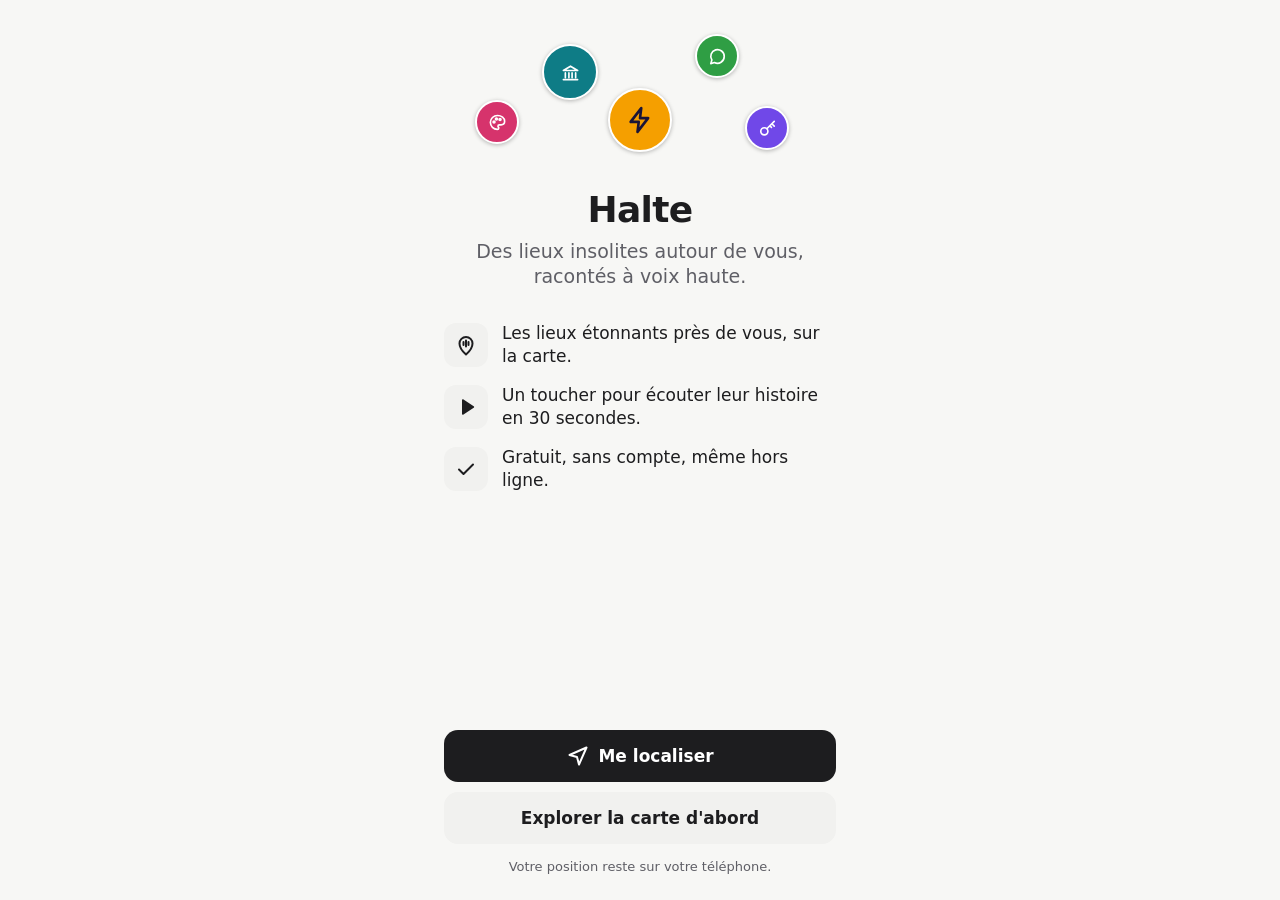
==== commit 9091d3f3: "Interface plus sobre et panneau du bas facile à baisser - Glisser le doigt vers le bas n'importe où " ====
--- a/app/index.html
+++ b/app/index.html
@@ -3,8 +3,8 @@
 <head>
   <meta charset="utf-8">
   <meta name="viewport" content="width=device-width, initial-scale=1, viewport-fit=cover">
-  <meta name="theme-color" content="#f6f5fb" media="(prefers-color-scheme: light)">
-  <meta name="theme-color" content="#100e1c" media="(prefers-color-scheme: dark)">
+  <meta name="theme-color" content="#f7f7f5" media="(prefers-color-scheme: light)">
+  <meta name="theme-color" content="#121214" media="(prefers-color-scheme: dark)">
   <meta name="color-scheme" content="light dark">
   <meta name="description" content="Audioguide : des lieux insolites autour de vous, racontés à voix haute.">
   <title>Halte</title>
@@ -57,7 +57,8 @@
           <div id="list-section" class="list-section">
             <div class="list-head">
               <div><h2 class="sheet__title" id="list-title">Dans cette zone</h2><p class="sheet__sub" id="list-sub"></p></div>
-              <span class="ring" id="list-ring" aria-hidden="true"></span>
+              <span class="list-head__end"><span class="ring" id="list-ring" aria-hidden="true"></span>
+              <button id="list-collapse" class="icon-btn" type="button" data-act="collapse" aria-label="Réduire la liste"><svg class="ic" aria-hidden="true"><use href="#i-down"/></svg></button></span>
             </div>
             <div id="cats" class="chips" role="group" aria-label="Filtrer par catégorie"></div>
             <ul id="list" class="rows" aria-labelledby="list-title"></ul>
--- a/app/styles.css
+++ b/app/styles.css
@@ -9,23 +9,23 @@
   color-scheme: light dark;
 
   /* Couleurs de base (clair) */
-  --bg: #f6f5fb;          /* fond de l'app, lecteur plein écran */
+  --bg: #f7f7f5;          /* fond de l'app, lecteur plein écran */
   --surface: #ffffff;     /* panneau, fiche, boutons flottants */
-  --surface-2: #f0eef8;   /* boutons secondaires, puces */
-  --ink: #1a1538;         /* texte principal, bouton principal */
-  --muted: #545070;       /* texte secondaire */
-  --line: #e8e5f3;        /* séparateurs */
-  --line-strong: #d4d0e6; /* poignée, contours de puces */
-  --accent: #1a1538;      /* bouton principal */
+  --surface-2: #f1f1ef;   /* boutons secondaires, puces */
+  --ink: #1d1d1f;         /* texte principal, bouton principal */
+  --muted: #5f5f66;       /* texte secondaire */
+  --line: #ebebe8;        /* séparateurs */
+  --line-strong: #cfcfcb; /* poignée, contours */
+  --accent: #1d1d1f;      /* bouton principal */
   --on-accent: #ffffff;
   --here-bg: #e3f6e8;     /* « Vous y êtes » */
   --here-ink: #146c2e;
   --done: #2b9a4b;        /* badge « écouté » */
-  --focus: #5b3df5;       /* anneau de focus clavier */
+  --focus: #2f7ff0;       /* anneau de focus clavier */
   --user: #2f7ff0;        /* point « vous êtes ici » */
-  --hl: #ece8ff;          /* phrase en cours de lecture */
-  --future: #706c92;      /* texte pas encore lu */
-  --scrim: rgba(16, 14, 28, .45);
+  --hl: #fff1c2;          /* phrase en cours de lecture */
+  --future: #77777e;      /* texte pas encore lu */
+  --scrim: rgba(20, 20, 22, .45);
 
   /* Catégories : couleur (--c-*) et couleur de l'icône posée dessus (--k-*) */
   --c-histoire: #0e7c86; --k-histoire: #ffffff;
@@ -33,13 +33,13 @@
   --c-wtf:      #f59f00; --k-wtf:      #1a1538;
   --c-anecdote: #2f9e44; --k-anecdote: #ffffff;
   --c-secret:   #7048e8; --k-secret:   #ffffff;
-  --grad: linear-gradient(90deg, var(--c-secret), var(--c-culture), var(--c-wtf));
+  --grad: var(--ink);
   --rainbow: conic-gradient(var(--c-histoire) 0 20%, var(--c-culture) 0 40%, var(--c-wtf) 0 60%,
                             var(--c-anecdote) 0 80%, var(--c-secret) 0);
 
   /* Carte : fond OpenStreetMap adouci (gratuit, simple filtre) */
-  --map-filter: grayscale(.92) brightness(1.07) contrast(.92);
-  --map-bg: #ecebf0;
+  --map-filter: grayscale(1) brightness(1.08) contrast(.88);
+  --map-bg: #eeeeec;
 
   /* Typographie : police du téléphone (arrondie sur iPhone, Roboto sur Android) */
   --font: ui-rounded, "SF Pro Rounded", system-ui, -apple-system, "Segoe UI", Roboto, "Helvetica Neue", Arial, sans-serif;
@@ -47,24 +47,24 @@
   --fs-sm: .9375rem;   /* 15 px : texte secondaire, puces */
   --fs-md: 1.0625rem;  /* 17 px : corps, boutons */
   --fs-lg: 1.1875rem;  /* 19 px : texte du récit */
-  --fs-xl: 1.375rem;   /* 22 px : titre de panneau */
-  --fs-2xl: 1.625rem;  /* 26 px : nom du lieu */
+  --fs-xl: 1.25rem;    /* 20 px : titre de panneau */
+  --fs-2xl: 1.5rem;    /* 24 px : nom du lieu */
   --lh: 1.35; --lh-read: 1.55; --lh-title: 1.15;
 
   /* Espacements (multiples de 4 px) */
   --s1: 4px; --s2: 8px; --s3: 12px; --s4: 16px; --s5: 20px; --s6: 24px; --s8: 32px;
 
   /* Rayons */
-  --r-sm: 10px; --r-md: 14px; --r-lg: 18px; --r-xl: 30px; --r-pill: 999px;
+  --r-sm: 10px; --r-md: 12px; --r-lg: 14px; --r-xl: 22px; --r-pill: 999px;
 
   /* Ombres */
-  --sh-float: 0 4px 14px rgba(26, 21, 56, .20);
-  --sh-sheet: 0 -10px 30px rgba(26, 21, 56, .16);
-  --sh-pin: 0 3px 10px rgba(26, 21, 56, .35);
-  --sh-mini: 0 8px 24px rgba(26, 21, 56, .30);
+  --sh-float: 0 1px 2px rgba(0, 0, 0, .08), 0 2px 8px rgba(0, 0, 0, .10);
+  --sh-sheet: 0 -1px 0 rgba(0, 0, 0, .04), 0 -6px 20px rgba(0, 0, 0, .08);
+  --sh-pin: 0 1px 4px rgba(0, 0, 0, .28);
+  --sh-mini: 0 4px 16px rgba(0, 0, 0, .22);
 
   /* Cibles tactiles */
-  --tap: 44px; --tap-lg: 56px;
+  --tap: 44px; --tap-lg: 52px;
 
   /* Mouvement */
   --ease: cubic-bezier(.2, .8, .2, 1);
@@ -80,20 +80,20 @@
 
 @media (prefers-color-scheme: dark) {
   :root {
-    --bg: #100e1c; --surface: #1b1830; --surface-2: #27233f; --ink: #f3f1ff; --muted: #aca7cb;
-    --line: #2e2a48; --line-strong: #4a4570;
-    --accent: #f3f1ff; --on-accent: #1a1538;
+    --bg: #121214; --surface: #1c1c1f; --surface-2: #2a2a2e; --ink: #f2f2f0; --muted: #a8a8ae;
+    --line: #2e2e33; --line-strong: #4a4a50;
+    --accent: #f2f2f0; --on-accent: #1d1d1f;
     --here-bg: #1d3a28; --here-ink: #8ce99a;
-    --done: #40c057; --focus: #b3a6ff; --hl: rgba(151, 117, 250, .24); --future: #8e89b0;
+    --done: #40c057; --focus: #74a9ff; --hl: rgba(252, 196, 25, .22); --future: #8a8a90;
     --scrim: rgba(0, 0, 0, .6);
     --c-histoire: #3bc9db; --c-culture: #f06595; --c-wtf: #fcc419; --c-anecdote: #69db7c; --c-secret: #9775fa;
-    --k-histoire: #100e1c; --k-culture: #100e1c; --k-wtf: #100e1c; --k-anecdote: #100e1c; --k-secret: #100e1c;
+    --k-histoire: #121214; --k-culture: #121214; --k-wtf: #121214; --k-anecdote: #121214; --k-secret: #121214;
     --map-filter: grayscale(1) invert(1) brightness(.78) contrast(1.05);
-    --map-bg: #1a1826;
-    --sh-float: 0 4px 14px rgba(0, 0, 0, .5);
-    --sh-sheet: 0 -10px 30px rgba(0, 0, 0, .55);
-    --sh-pin: 0 3px 10px rgba(0, 0, 0, .6);
-    --sh-mini: 0 8px 24px rgba(0, 0, 0, .6);
+    --map-bg: #1a1a1c;
+    --sh-float: 0 2px 8px rgba(0, 0, 0, .5);
+    --sh-sheet: 0 -6px 20px rgba(0, 0, 0, .45);
+    --sh-pin: 0 1px 4px rgba(0, 0, 0, .6);
+    --sh-mini: 0 4px 16px rgba(0, 0, 0, .55);
   }
 }
 
@@ -129,7 +129,7 @@
 .btn {
   display: inline-flex; align-items: center; justify-content: center; gap: var(--s2);
   min-height: var(--tap-lg); padding: 0 var(--s4); border-radius: var(--r-lg);
-  font-size: var(--fs-md); font-weight: 700; white-space: nowrap; transition: transform var(--dur) var(--ease);
+  font-size: var(--fs-md); font-weight: 600; white-space: nowrap; transition: transform var(--dur) var(--ease);
 }
 .btn:active { transform: scale(.97); }
 .btn--primary { background: var(--accent); color: var(--on-accent); }
@@ -144,33 +144,33 @@
 
 /* Bouton rond (icône seule) et bouton flottant sur la carte */
 .icon-btn { width: var(--tap); height: var(--tap); border-radius: 50%; display: inline-flex; align-items: center; justify-content: center; background: var(--surface-2); color: var(--ink); }
-.fab { width: 48px; height: 48px; border-radius: 50%; display: inline-flex; align-items: center; justify-content: center; background: var(--surface); color: var(--ink); box-shadow: var(--sh-float); }
-.fab--locate { color: var(--user); }
+.fab { width: 46px; height: 46px; border-radius: 50%; display: inline-flex; align-items: center; justify-content: center; background: var(--surface); color: var(--ink); box-shadow: var(--sh-float); }
+.fab--locate { color: var(--ink); }
 .fab--locate[aria-pressed="true"] { background: var(--user); color: #fff; }
 
 /* Marque */
-.brand { display: inline-flex; align-items: center; gap: 9px; height: 46px; padding: 0 18px 0 7px; border-radius: var(--r-pill); background: var(--surface); box-shadow: var(--sh-float); font-weight: 800; font-size: 1.25rem; letter-spacing: -.01em; }
-.logo { width: 32px; height: 32px; border-radius: 50%; background: var(--rainbow); color: #fff; display: inline-flex; align-items: center; justify-content: center; }
-.logo .ic { width: 20px; height: 20px; stroke-width: 2.4; }
+.brand { display: inline-flex; align-items: center; gap: 8px; height: 46px; padding: 0 16px 0 8px; border-radius: var(--r-pill); background: var(--surface); box-shadow: var(--sh-float); font-weight: 700; font-size: 1.125rem; letter-spacing: -.01em; }
+.logo { width: 30px; height: 30px; border-radius: 50%; background: var(--ink); color: var(--surface); display: inline-flex; align-items: center; justify-content: center; }
+.logo .ic { width: 18px; height: 18px; stroke-width: 2.2; }
 
 /* Puces de filtre */
 .chips { display: flex; gap: var(--s2); overflow-x: auto; scrollbar-width: none; padding: 2px var(--s5); margin: 0 calc(-1 * var(--s5));
   -webkit-mask-image: linear-gradient(90deg, #000 88%, transparent); mask-image: linear-gradient(90deg, #000 88%, transparent); }
 .chips::-webkit-scrollbar { display: none; }
 .chip { flex: 0 0 auto; display: inline-flex; align-items: center; gap: 6px; height: var(--tap); padding: 0 15px; border-radius: var(--r-pill);
-  background: var(--surface); color: var(--ink); border: 1.5px solid var(--line-strong); font-size: var(--fs-sm); font-weight: 600; }
+  background: var(--surface-2); color: var(--ink); border: 0; font-size: var(--fs-sm); font-weight: 500; }
 .chip .ic { width: 18px; height: 18px; color: var(--cc, currentColor); }
 .chip[aria-pressed="true"] { background: var(--accent); color: var(--on-accent); border-color: var(--accent); }
 .chip[aria-pressed="true"] .ic { color: currentColor; }
 
 /* Étiquette de catégorie (fiche, lecteur) */
 .tag { display: inline-flex; align-items: center; gap: 6px; height: 30px; padding: 0 11px 0 9px; border-radius: var(--r-pill);
-  background: color-mix(in srgb, var(--cc, var(--ink)) 15%, var(--surface)); font-size: var(--fs-sm); font-weight: 600; }
+  background: var(--surface-2); color: var(--muted); font-size: var(--fs-xs); font-weight: 500; }
 .tag .ic { width: 17px; height: 17px; color: var(--cc); }
 .tags { display: flex; flex-wrap: wrap; gap: var(--s2); }
 
 /* Badges */
-.badge { display: inline-flex; align-items: center; gap: 7px; height: 28px; padding: 0 12px 0 10px; border-radius: var(--r-pill); font-size: .875rem; font-weight: 700; background: var(--surface-2); }
+.badge { display: inline-flex; align-items: center; gap: 7px; height: 28px; padding: 0 12px 0 10px; border-radius: var(--r-pill); font-size: .875rem; font-weight: 600; background: var(--surface-2); }
 .badge--here { background: var(--here-bg); color: var(--here-ink); }
 .badge--here::before { content: ""; width: 9px; height: 9px; border-radius: 50%; background: currentColor; animation: pulse 1.6s var(--ease) infinite; }
 @keyframes pulse { 0% { box-shadow: 0 0 0 0 color-mix(in srgb, currentColor 45%, transparent); } 100% { box-shadow: 0 0 0 7px transparent; } }
@@ -182,9 +182,9 @@
 .progress-txt { display: inline-flex; align-items: center; gap: 7px; font-size: .875rem; font-weight: 600; color: var(--muted); }
 
 /* Tuile de catégorie (liste, mini-lecteur, lecteur) */
-.tile { position: relative; width: 46px; height: 46px; flex: 0 0 auto; border-radius: var(--r-md); display: inline-flex; align-items: center; justify-content: center;
+.tile { position: relative; width: 44px; height: 44px; flex: 0 0 auto; border-radius: 50%; display: inline-flex; align-items: center; justify-content: center;
   background: var(--cc, var(--surface-2)); color: var(--ck, var(--ink)); }
-.tile .ic { width: 22px; height: 22px; }
+.tile .ic { width: 20px; height: 20px; }
 .tile--lg { width: 58px; height: 58px; }
 .tile--lg .ic { width: 28px; height: 28px; }
 
@@ -197,13 +197,13 @@
 /* Carte : pastilles, regroupements, position */
 .pin { position: absolute; left: 0; top: 0; width: 44px; height: 44px; margin: -22px 0 0 -22px; padding: 0; border-radius: 50%;
   display: flex; align-items: center; justify-content: center; background: var(--cc); color: var(--ck);
-  border: 3px solid #fff; box-shadow: var(--sh-pin); z-index: var(--z-pin); will-change: transform; }
-.pin .ic { width: 20px; height: 20px; stroke-width: 2.2; }
+  border: 2.5px solid #fff; box-shadow: var(--sh-pin); z-index: var(--z-pin); will-change: transform; }
+.pin .ic { width: 19px; height: 19px; stroke-width: 2.1; }
 .pin--sel { width: 56px; height: 56px; margin: -28px 0 0 -28px; z-index: calc(var(--z-pin) + 1); }
 .pin--sel .ic { width: 27px; height: 27px; }
 .cluster { position: absolute; left: 0; top: 0; width: 46px; height: 46px; margin: -23px 0 0 -23px; padding: 0; border-radius: 50%;
-  display: flex; align-items: center; justify-content: center; background: var(--rainbow); box-shadow: var(--sh-pin); z-index: var(--z-pin); will-change: transform; }
-.cluster span { width: 34px; height: 34px; border-radius: 50%; background: var(--surface); color: var(--ink); font-weight: 800; font-size: var(--fs-sm); display: flex; align-items: center; justify-content: center; }
+  display: flex; align-items: center; justify-content: center; background: var(--ink); border: 2.5px solid var(--surface); box-shadow: var(--sh-pin); z-index: var(--z-pin); will-change: transform; }
+.cluster span { width: 34px; height: 34px; border-radius: 50%; background: transparent; color: var(--surface); font-weight: 700; font-size: var(--fs-sm); display: flex; align-items: center; justify-content: center; }
 .me { position: absolute; left: 0; top: 0; width: 22px; height: 22px; margin: -11px 0 0 -11px; border-radius: 50%; background: var(--user); border: 3.5px solid #fff;
   box-shadow: 0 0 0 10px color-mix(in srgb, var(--user) 20%, transparent), 0 1px 4px rgba(0,0,0,.35); z-index: var(--z-user); }
 @media (prefers-color-scheme: dark) { .pin { border-color: var(--surface); } }
@@ -211,10 +211,10 @@
 /* Ligne de lieu (liste) */
 .place { display: flex; align-items: center; gap: var(--s3); min-height: 68px; padding: 10px 0; border-bottom: 1px solid var(--line); }
 .place__text { flex: 1; min-width: 0; text-align: left; }
-.place__name { display: block; font-size: var(--fs-md); font-weight: 700; white-space: nowrap; overflow: hidden; text-overflow: ellipsis; }
+.place__name { display: block; font-size: var(--fs-md); font-weight: 600; white-space: nowrap; overflow: hidden; text-overflow: ellipsis; }
 .place__sub { display: block; margin-top: 2px; font-size: .90625rem; color: var(--muted); white-space: nowrap; overflow: hidden; text-overflow: ellipsis; }
 .place__sub b { color: var(--ink); }
-.place__here { font-weight: 700; color: var(--here-ink); background: var(--here-bg); padding: 1px 7px; border-radius: var(--r-pill); }
+.place__here { font-weight: 600; color: var(--here-ink); background: var(--here-bg); padding: 1px 7px; border-radius: var(--r-pill); }
 .place .icon-btn .ic { width: 20px; height: 20px; }
 .place.is-here .icon-btn { background: var(--accent); color: var(--on-accent); }
 
@@ -223,34 +223,34 @@
   border-radius: var(--r-xl) var(--r-xl) 0 0; box-shadow: var(--sh-sheet); padding: 0 var(--s5) calc(var(--s4) + var(--safe-b)); }
 .sheet__handle { display: block; width: 100%; height: 28px; position: relative; }
 .sheet__handle::before { content: ""; position: absolute; left: 50%; top: 10px; width: 40px; height: 5px; margin-left: -20px; border-radius: 3px; background: var(--line-strong); }
-.sheet__title { font-size: var(--fs-xl); font-weight: 800; line-height: var(--lh-title); letter-spacing: -.01em; }
+.sheet__title { font-size: var(--fs-xl); font-weight: 700; line-height: var(--lh-title); letter-spacing: -.01em; }
 .sheet__sub { font-size: .875rem; color: var(--muted); margin-top: 2px; }
-.place-title { font-size: var(--fs-2xl); font-weight: 800; line-height: var(--lh-title); letter-spacing: -.01em; }
+.place-title { font-size: var(--fs-2xl); font-weight: 700; line-height: var(--lh-title); letter-spacing: -.01em; }
 .place-tagline { font-size: 1rem; color: var(--muted); margin-top: var(--s1); }
 .place-meta { font-size: var(--fs-sm); color: var(--muted); margin-top: var(--s2); }
 .place-meta b { color: var(--ink); }
 
 /* Mini-lecteur */
 .mini { position: absolute; left: 10px; right: 10px; z-index: var(--z-mini); height: 70px; border-radius: var(--r-lg) ; overflow: hidden;
-  display: flex; align-items: center; gap: var(--s3); padding: 0 10px 0 12px; background: #1a1538; color: #fff; box-shadow: var(--sh-mini); }
+  display: flex; align-items: center; gap: var(--s3); padding: 0 10px 0 12px; background: #1d1d1f; color: #fff; box-shadow: var(--sh-mini); }
 @media (prefers-color-scheme: dark) { .mini { background: var(--surface-2); } }
 .mini .tile { width: 44px; height: 44px; }
 .mini__text { flex: 1; min-width: 0; text-align: left; }
-.mini__title { display: block; font-weight: 700; white-space: nowrap; overflow: hidden; text-overflow: ellipsis; }
-.mini__sub { display: block; font-size: .84375rem; color: #c9c4e6; margin-top: 1px; }
-.mini__play { width: 50px; height: 50px; border-radius: 50%; display: inline-flex; align-items: center; justify-content: center; background: #fff; color: #1a1538; flex: 0 0 auto; }
+.mini__title { display: block; font-weight: 600; white-space: nowrap; overflow: hidden; text-overflow: ellipsis; }
+.mini__sub { display: block; font-size: .84375rem; color: #b8b8be; margin-top: 1px; }
+.mini__play { width: 50px; height: 50px; border-radius: 50%; display: inline-flex; align-items: center; justify-content: center; background: #fff; color: #1d1d1f; flex: 0 0 auto; }
 .mini__bar { position: absolute; left: 0; right: 0; bottom: 0; height: 4px; background: rgba(255,255,255,.2); }
-.mini__bar i { display: block; height: 100%; width: 0; background: var(--grad); transition: width .3s linear; }
+.mini__bar i { display: block; height: 100%; width: 0; background: #fff; transition: width .3s linear; }
 
 /* Lecteur plein écran */
 .progress { position: relative; height: 6px; border-radius: 3px; background: var(--line); }
 .progress i { position: absolute; left: 0; top: 0; bottom: 0; width: 0; border-radius: 3px; background: var(--grad); transition: width .3s linear; }
-.progress b { position: absolute; top: 50%; left: 0; width: 18px; height: 18px; margin: -9px 0 0 -9px; border-radius: 50%; background: var(--c-wtf); box-shadow: 0 1px 4px rgba(0,0,0,.3); transition: left .3s linear; }
+.progress b { position: absolute; top: 50%; left: 0; width: 18px; height: 18px; margin: -9px 0 0 -9px; border-radius: 50%; background: var(--ink); box-shadow: 0 1px 3px rgba(0,0,0,.25); transition: left .3s linear; }
 .times { display: flex; justify-content: space-between; margin-top: var(--s2); font-size: .875rem; color: var(--muted); font-variant-numeric: tabular-nums; }
 .transport { display: flex; align-items: center; justify-content: center; gap: 30px; }
 .round-btn { width: 60px; height: 60px; border-radius: 50%; display: inline-flex; align-items: center; justify-content: center; background: var(--surface-2); color: var(--ink); }
 .round-btn .ic { width: 28px; height: 28px; }
-.play-btn { width: 84px; height: 84px; border-radius: 50%; display: inline-flex; align-items: center; justify-content: center; background: var(--accent); color: var(--on-accent); box-shadow: 0 6px 18px rgba(26,21,56,.25); }
+.play-btn { width: 84px; height: 84px; border-radius: 50%; display: inline-flex; align-items: center; justify-content: center; background: var(--accent); color: var(--on-accent); }
 .play-btn .ic { width: 36px; height: 36px; }
 .reading { font-size: var(--fs-lg); line-height: var(--lh-read); }
 .reading p { margin: 0 0 14px; }
@@ -260,11 +260,11 @@
 /* Contrôle segmenté (vitesse) */
 .seg { display: flex; padding: 4px; gap: 4px; border-radius: var(--r-pill); background: var(--surface-2); }
 .seg button { flex: 1; height: 40px; border-radius: var(--r-pill); font-size: var(--fs-sm); font-weight: 600; color: var(--muted); }
-.seg button[aria-pressed="true"] { background: var(--surface); color: var(--ink); box-shadow: 0 1px 4px rgba(26,21,56,.18); }
+.seg button[aria-pressed="true"] { background: var(--surface); color: var(--ink); box-shadow: 0 1px 3px rgba(0,0,0,.15); }
 
 /* Champ de choix (voix, mode démo) */
 .field { display: block; }
-.field__label { display: block; font-size: var(--fs-sm); font-weight: 700; margin-bottom: 6px; }
+.field__label { display: block; font-size: var(--fs-sm); font-weight: 600; margin-bottom: 6px; }
 .field select { width: 100%; height: var(--tap-lg); padding: 0 14px; border-radius: var(--r-md); border: 1.5px solid var(--line-strong);
   background: var(--surface); color: var(--ink); font: inherit; }
 
@@ -307,7 +307,8 @@
   transform: translateY(100%); transition: transform var(--dur) var(--ease); touch-action: none; will-change: transform; }
 .sheet.dragging { transition: none; }
 .sheet__handle { flex: 0 0 auto; height: 44px; touch-action: none; cursor: grab; }
-.sheet__handle::before { top: 9px; }
+.sheet__handle::before { top: 10px; width: 44px; margin-left: -22px; background: var(--line-strong); }
+.sheet.dragging .sheet__handle::before, .sheet__handle:active::before { background: var(--muted); }
 .sheet__scroll { flex: 1; min-height: 0; margin-top: -8px; overflow: hidden; overscroll-behavior: contain;
   padding: 0 var(--s5) calc(var(--s6) + var(--safe-b) + var(--mini-space)); }
 .sheet:not([data-state="peek"]) .sheet__scroll, .sheet[data-view="place"] .sheet__scroll { overflow-y: auto; touch-action: pan-y; -webkit-overflow-scrolling: touch; }
@@ -330,7 +331,9 @@
 /* Liste */
 .list-section { border-top: 1px solid var(--line); margin-top: var(--s2); padding-top: var(--s4); transition: opacity .18s; }
 .list-head { display: flex; align-items: flex-end; justify-content: space-between; gap: var(--s3); }
-.list-head .ring { width: 28px; height: 28px; }
+.list-head { align-items: center; }
+.list-head__end { display: inline-flex; align-items: center; gap: var(--s3); }
+.list-head .ring { width: 24px; height: 24px; }
 .list-head .ring[hidden] { display: none; }
 .list-section .chips { margin-top: var(--s3); }
 .rows { list-style: none; margin: var(--s2) 0 0; }
@@ -342,7 +345,8 @@
 /* Fiche lieu */
 .fiche { position: relative; }
 .fiche__close { position: absolute; right: 0; top: -2px; }
-.fiche .tags { margin-bottom: var(--s3); padding-right: 54px; min-height: 30px; }
+.fiche .tags { margin-bottom: var(--s2); padding-right: 54px; min-height: 30px; }
+.fiche__close { background: var(--surface-2); }
 .fiche .place-title { padding-right: 4px; }
 .fiche .place-title:focus { outline: none; }
 .fiche .place-meta { display: flex; align-items: center; flex-wrap: wrap; gap: 6px 12px; min-height: 28px; }
@@ -372,7 +376,7 @@
 .player.open { transform: none; }
 .player[hidden] { display: none; }
 .player__top { display: flex; align-items: center; justify-content: space-between; }
-.player__mode { font-size: .875rem; font-weight: 700; color: var(--muted); text-transform: uppercase; letter-spacing: .08em; }
+.player__mode { font-size: .8125rem; font-weight: 600; color: var(--muted); text-transform: uppercase; letter-spacing: .08em; }
 .player__head { display: flex; gap: 14px; align-items: center; margin-top: var(--s4); }
 .player__titles { min-width: 0; }
 .player__head .place-title { font-size: 1.5rem; }
@@ -408,12 +412,12 @@
 .welcome__art .pin:nth-child(3) .ic { width: 30px; height: 30px; }
 .welcome__art .pin:nth-child(4) { left: 64%; top: 6px; }
 .welcome__art .pin:nth-child(5) { left: calc(88% - 44px); top: 78px; }
-.welcome__title { font-size: 2.5rem; font-weight: 800; letter-spacing: -.02em; text-align: center; margin-top: var(--s2); }
+.welcome__title { font-size: 2.25rem; font-weight: 700; letter-spacing: -.02em; text-align: center; margin-top: var(--s2); }
 .welcome__lead { text-align: center; font-size: var(--fs-lg); color: var(--muted); margin-top: var(--s1); }
 .welcome__points { list-style: none; margin: var(--s8) 0; display: grid; gap: var(--s4); }
-.welcome__points li { display: flex; align-items: center; gap: 14px; font-size: var(--fs-md); font-weight: 600; }
+.welcome__points li { display: flex; align-items: center; gap: 14px; font-size: var(--fs-md); font-weight: 500; }
 .welcome__ic { width: 44px; height: 44px; flex: 0 0 auto; border-radius: var(--r-md); display: inline-flex; align-items: center; justify-content: center;
-  background: color-mix(in srgb, var(--cc) 16%, var(--surface)); color: var(--cc); }
+  background: var(--surface-2); color: var(--ink); }
 .welcome__actions { margin-top: auto; display: grid; gap: 10px; }
 .welcome__note { text-align: center; font-size: var(--fs-xs); color: var(--muted); margin-top: var(--s1); }
 
@@ -431,7 +435,7 @@
 .confirm { display: grid; gap: 10px; padding: var(--s3); border-radius: var(--r-md); background: var(--surface-2); }
 .btn--danger { background: #c92a2a; color: #fff; }
 .btn:disabled { opacity: .45; cursor: default; }
-.more-box summary { min-height: var(--tap); display: flex; align-items: center; font-weight: 700; cursor: pointer; list-style: none; }
+.more-box summary { min-height: var(--tap); display: flex; align-items: center; font-weight: 600; cursor: pointer; list-style: none; }
 .more-box summary::after { margin-right: 6px; }
 .more-box .field { margin-top: var(--s2); }
 .about p { font-size: var(--fs-sm); color: var(--muted); line-height: 1.5; }
